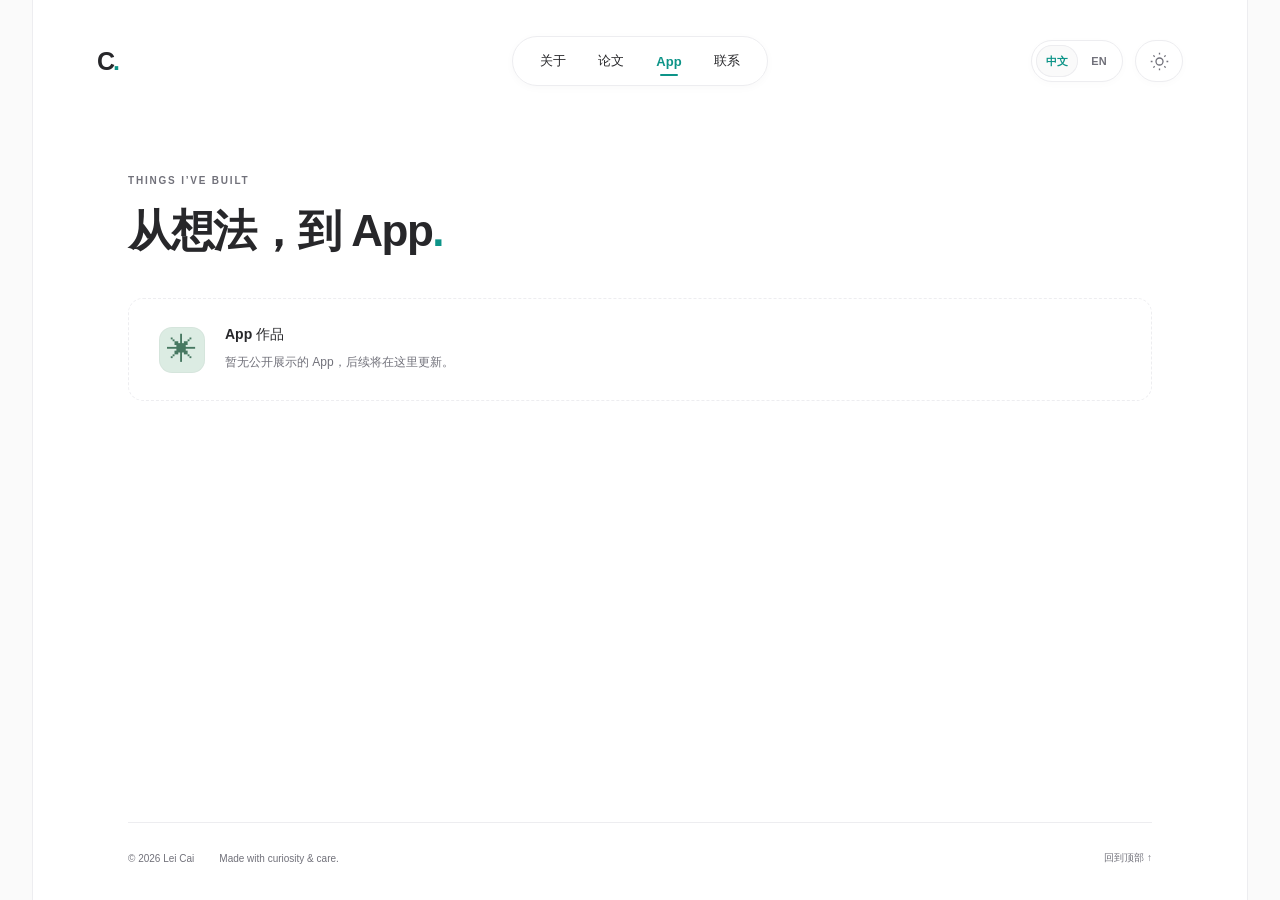
==== apps.html @ ac3db216 "Split portfolio into four independent pages" ====
<!doctype html>
<html lang="zh-CN">
<head>
  <meta charset="UTF-8">
  <meta name="viewport" content="width=device-width, initial-scale=1">
  <meta name="description" content="蔡磊（Lei Cai）的 App 作品与项目。">
  <meta name="color-scheme" content="light dark">
  <title>App 作品 · 蔡磊 / Lei Cai</title>
  <link rel="canonical" href="https://cl-coraje.github.io/apps.html">
  <meta property="og:title" content="App 作品 · 蔡磊 / Lei Cai">
  <meta property="og:description" content="蔡磊（Lei Cai）的 App 作品与项目。">
  <meta property="og:url" content="https://cl-coraje.github.io/apps.html">
  <meta property="og:type" content="website">
  <link rel="icon" href="data:image/svg+xml,%3Csvg xmlns='http://www.w3.org/2000/svg' viewBox='0 0 64 64'%3E%3Crect width='64' height='64' rx='18' fill='%2318181b'/%3E%3Cpath d='M20 44V20h12c16 0 16 24 0 24z' fill='none' stroke='%235eead4' stroke-width='4'/%3E%3C/svg%3E">
  <script>try { document.documentElement.dataset.theme = localStorage.getItem('portfolio-theme') || (matchMedia('(prefers-color-scheme: dark)').matches ? 'dark' : 'light'); } catch { document.documentElement.dataset.theme = 'light'; }</script>
  <link rel="stylesheet" href="./styles.css?v=20260923-pages1">
  <script src="./content.js?v=20260923-pages1" defer></script>
  <script src="./site.js?v=20260923-pages1" defer></script>
</head>
<body data-page="apps">
  <a class="skip-link" href="#main">跳至主要内容</a>
  <div class="site-shell">
    <header class="header">
      <a class="monogram" href="./" aria-label="返回首页">C<span>.</span></a>
      <nav aria-label="主导航">
        <a href="./" data-nav="about">关于</a><a href="./publications.html" data-nav="publications">论文</a><a href="./apps.html" data-nav="apps" aria-current="page">App</a><a href="./contact.html" data-nav="contact">联系</a>
      </nav>
      <div class="header-actions">
        <div class="language-switch" role="group" aria-label="Language / 语言">
          <button type="button" data-language="zh" lang="zh-CN" aria-pressed="true">中文</button>
          <button type="button" data-language="en" lang="en" aria-pressed="false">EN</button>
        </div>
      <button class="theme-toggle" type="button" aria-label="切换为深色主题" title="切换主题">
        <svg class="sun" viewBox="0 0 24 24" fill="none" stroke="currentColor" stroke-width="1.5" aria-hidden="true"><circle cx="12" cy="12" r="4"/><path d="M12 2v2m0 16v2M2 12h2m16 0h2M5 5l1.5 1.5m11 11L19 19M5 19l1.5-1.5m11-11L19 5"/></svg>
        <svg class="moon" viewBox="0 0 24 24" fill="none" stroke="currentColor" stroke-width="1.5" aria-hidden="true"><path d="M20 14.5A8.5 8.5 0 0 1 9.5 4 8.5 8.5 0 1 0 20 14.5Z"/></svg>
      </button>
      </div>
    </header>
    <main id="main">
      <section class="apps-section content-width page-section" id="apps" aria-labelledby="apps-heading"><div class="section-heading"><div><span class="eyebrow">THINGS I’VE BUILT</span><h1 id="apps-heading">从想法，到 App<span>.</span></h1></div></div><div class="apps-grid" id="app-list"></div></section>
    </main>
    <footer class="footer content-width"><span id="copyright">© 2026 Lei Cai</span><span>Made with curiosity & care.</span><a href="#">回到顶部 ↑</a></footer>
  </div>
</body>
</html>
---- styles.css ----
@charset "UTF-8";
:root{--outer:#fafafa;--surface:#fff;--text:#27272a;--muted:#71717a;--faint:#a1a1aa;--line:#ededf0;--soft:#fafafa;--accent:#0d9488;--shadow:0 2px 9px #18181b05;scroll-behavior:smooth;scroll-padding-top:32px;color-scheme:light}
:root[data-theme=dark]{--outer:#09090b;--surface:#18181b;--text:#f4f4f5;--muted:#a1a1aa;--faint:#8e8e98;--line:#2c2c31;--soft:#202024;--accent:#5eead4;--shadow:0 2px 9px #0002;color-scheme:dark}
*{box-sizing:border-box}body{margin:0;background:var(--outer);color:var(--text);font-family:Inter,-apple-system,BlinkMacSystemFont,"Segoe UI","PingFang SC","Microsoft YaHei",sans-serif;-webkit-font-smoothing:antialiased}a{color:inherit;text-decoration:none}button{font:inherit}button,a{-webkit-tap-highlight-color:transparent}a:focus-visible,button:focus-visible{outline:2px solid var(--accent);outline-offset:5px}::selection{background:#99f6e4;color:#134e4a}.site-shell{max-width:1216px;margin:auto;min-height:100vh;background:var(--surface);border-inline:1px solid var(--line);overflow:hidden}.content-width{max-width:1024px;margin-inline:auto}.header{height:122px;padding:0 64px;display:grid;grid-template-columns:1fr auto 1fr;align-items:center}.monogram{font-size:25px;font-weight:800;letter-spacing:-2px;width:40px}.monogram span{color:var(--accent)}nav{display:flex;align-items:center;border:1px solid var(--line);border-radius:40px;padding:5px 11px;box-shadow:0 2px 8px #18181b07}nav a{font-size:13px;font-weight:550;padding:10px 16px;white-space:nowrap}nav a:hover{color:var(--accent)}.theme-toggle{justify-self:end;display:grid;place-items:center;height:42px;width:48px;border-radius:28px;border:1px solid var(--line);background:var(--surface);color:var(--muted);box-shadow:var(--shadow);cursor:pointer}.theme-toggle svg{width:21px;height:21px}.moon{display:none}[data-theme=dark] .sun{display:none}[data-theme=dark] .moon{display:block}.intro{padding:45px 0 0}.identity{display:flex;align-items:center;gap:17px}.avatar{width:63px;height:63px;border-radius:50%;border:5px solid var(--surface);outline:1px solid var(--line);display:grid;place-items:center;background:#e5eee9;color:#56766b;font-family:Georgia,serif;font-size:22px;font-style:italic}.eyebrow{font-size:10px;letter-spacing:1.8px;font-weight:650;color:var(--muted)}.identity-name{margin-top:7px;font-size:14px;font-weight:650}.identity-name span{margin-left:6px;font-size:12px;color:var(--muted);font-weight:400}h1{font-size:48px;line-height:1.45;letter-spacing:-1.9px;font-weight:750;margin:28px 0 18px}.accent{color:var(--accent)}.intro-text{max-width:630px;color:var(--muted);font-size:15px;line-height:1.95;margin:0}.intro-bottom{display:flex;align-items:center;gap:35px;margin-top:24px}.text-link{font-size:13px;font-weight:650}.text-link span{padding-left:12px;color:var(--accent);font-size:18px}.preview-note{font-size:11px;color:var(--muted);display:flex;align-items:center;gap:7px}.preview-note i{height:5px;width:5px;background:#a1a1aa;border-radius:50%}.visual-strip{display:grid;grid-template-columns:repeat(4,1fr);gap:22px;width:calc(100% + 46px);margin:60px -23px 84px;padding:12px 0}.visual-card{height:268px;border-radius:15px;position:relative;overflow:hidden}.visual-card:nth-child(1){transform:rotate(-4deg)}.visual-card:nth-child(2){transform:rotate(3deg)}.visual-card:nth-child(3){transform:rotate(-3deg)}.visual-card:nth-child(4){transform:rotate(4deg)}.art-label{position:absolute;top:20px;left:22px;font-size:8px;font-weight:700;letter-spacing:1.5px;z-index:2}.paper-art{background:#e5e1d9;color:#777169}.paper-sheet{position:absolute;background:#fdfbf6;left:36px;top:48px;width:230px;height:255px;padding:25px;transform:rotate(-8deg);box-shadow:0 15px 20px #66574320}.paper-sheet small{font-size:6px;letter-spacing:2px;color:#999189}.paper-title{font-family:Georgia,serif;font-size:21px;line-height:1.2;color:#383d39;margin:10px 0 15px}.paper-lines{height:27px;background:repeating-linear-gradient(#c9c5bc 0 1px,transparent 1px 7px);opacity:.6}.paper-sheet svg{width:100%;height:80px;margin-top:9px;fill:none;stroke:#d1d1c7;stroke-width:1}.paper-sheet .curve{stroke:#4c7d69;stroke-width:2}.app-art{background:#c8d9ce;color:#516b5b}.phone{position:absolute;width:158px;height:288px;background:#202d2a;border-radius:27px;border:5px solid #35443e;top:32px;left:calc(50% - 74px);transform:rotate(8deg);box-shadow:18px 20px 24px #26473830;color:#edf6ec}.phone-notch{height:9px;width:42px;border-radius:9px;margin:8px auto;background:#111c17}.phone-content{padding:14px 13px}.phone-content>small{font-size:5px;letter-spacing:1.5px;color:#a0bbaa}.phone-content>strong{display:block;font-size:19px;line-height:1.1;font-weight:550;letter-spacing:-.6px;margin-top:7px}.phone-orbit{width:97px;height:97px;margin:12px auto;border-radius:50%;display:grid;place-items:center;border:1px solid #8ea89944;outline:1px solid #8ea89922;outline-offset:8px}.phone-orbit span{font-size:68px;font-weight:300;color:#c3dca1;line-height:1}.phone-bottom{display:flex;justify-content:space-between;align-items:center;border-top:1px solid #8ea89944;padding-top:11px;font-size:5px;letter-spacing:1px}.phone-bottom b{font-size:16px}.idea-art{background:#273d3c;color:#cee6d9}.orbital{height:180px;position:relative;display:grid;place-items:center;margin-top:4px}.orbital i{position:absolute;width:175px;height:86px;border:1px solid #a5cfc85c;border-radius:50%;transform:rotate(-35deg)}.orbital i:nth-child(2){transform:rotate(25deg)}.orbital i:nth-child(3){transform:rotate(85deg)}.orbital span{width:50px;height:50px;border-radius:50%;background:radial-gradient(circle at 30% 25%,#e9f3d7,#a2b9a3 40%,#345b50 85%);box-shadow:0 0 38px #cce3c722}.idea-caption{position:absolute;bottom:22px;left:26px;font-family:Georgia,serif;font-size:26px;line-height:1.15}.idea-caption span{color:#9abbb2;font-style:italic}.notes-art{background:#eee9e1;color:#665c4e}.notes-type{font-family:Georgia,serif;font-size:44px;letter-spacing:-1.5px;line-height:1.04;position:absolute;left:26px;top:65px;color:#554839}.notes-type em{font-weight:400;color:#9a7958}.notes-bottom{position:absolute;bottom:18px;left:26px;right:26px;font-size:6px;letter-spacing:1.5px;display:flex;justify-content:space-between;align-items:center}.notes-bottom span{font-size:23px}.main-grid{display:grid;grid-template-columns:minmax(0,1fr) 305px;gap:72px}.section-heading{display:flex;align-items:end;justify-content:space-between;gap:16px;margin-bottom:32px}.section-heading h2,.connect-section h2{font-size:26px;font-weight:650;letter-spacing:-.8px;margin:8px 0 0}h2 span{color:var(--accent)}.section-note{font-size:10px;color:var(--muted);white-space:nowrap;padding-bottom:3px}.paper{display:grid;grid-template-columns:44px minmax(0,1fr);gap:16px;border-top:1px solid var(--line);padding:25px 0}.paper-year{font-size:11px;color:var(--muted);border-left:2px solid var(--line);padding-left:9px;height:14px;margin-top:3px}.paper-venue{font-size:10px;color:var(--accent);font-weight:550;letter-spacing:.4px}.paper h3{font-size:16px;line-height:1.6;margin:8px 0 5px;font-weight:650}.paper-authors{font-size:11px;color:var(--muted);margin:0}.paper-description{font-size:12px;line-height:1.9;color:var(--muted);margin:12px 0}.paper-links{display:flex;flex-wrap:wrap;gap:19px;font-size:10px}.paper-links a{color:var(--accent)}.paper-links span span{margin-left:4px}.pending-link{color:var(--muted)}.sidebar{padding-top:2px;display:flex;flex-direction:column;gap:22px}.side-panel{border:1px solid var(--line);border-radius:15px;padding:25px}.panel-title{display:flex;gap:10px;align-items:center}.panel-title h2{font-size:13px;font-weight:600;margin:0}.small-icon{font-size:23px;line-height:1;color:var(--faint)}.side-panel p{font-size:12px;line-height:1.95;color:var(--muted);margin:15px 0 20px}.interests{display:flex;gap:6px;flex-wrap:wrap}.interests span{font-size:9px;border-radius:6px;background:var(--soft);border:1px solid var(--line);padding:6px 8px;color:var(--muted)}.subtle{font-size:10px;color:var(--faint)}.apps-section{padding-top:70px}.apps-grid{display:grid;grid-template-columns:repeat(3,minmax(0,1fr));gap:21px}.app-card{border:1px solid var(--line);border-radius:16px;padding:25px;transition:border-color .2s,transform .2s}.app-card:hover{border-color:var(--faint);transform:translateY(-3px)}.app-top{display:flex;align-items:center;justify-content:space-between}.app-top .eyebrow{font-size:8px;letter-spacing:1.3px}.app-icon{width:46px;height:46px;display:grid;place-items:center;border-radius:13px;font-size:30px;box-shadow:inset 0 0 0 1px #00000008}.mint{background:#dcece3;color:#477861}.lavender{background:#eae6f3;color:#766594}.peach{background:#f3e5d9;color:#a07450}.app-card h3{font-size:15px;font-weight:600;margin:20px 0 11px}.app-card p{font-size:12px;line-height:1.9;color:var(--muted);margin:0 0 23px}.app-bottom{display:flex;justify-content:space-between;gap:8px;border-top:1px solid var(--line);padding-top:16px;font-size:9px;color:var(--muted)}.app-bottom a{color:var(--accent)}.connect-section{display:grid;grid-template-columns:1fr 1fr;gap:72px;margin-top:88px;padding-top:45px;border-top:1px solid var(--line)}.connect-section p{font-size:12px;color:var(--muted);line-height:1.9;margin-top:17px}.social-list{display:grid;grid-template-columns:1fr 1fr;gap:22px 28px}.social{display:flex;align-items:center;gap:12px}.social-icon{height:35px;width:35px;flex-shrink:0;background:var(--soft);border:1px solid var(--line);border-radius:10px;display:grid;place-items:center;font-size:18px;color:var(--muted)}.social strong{display:block;font-size:11px;font-weight:550}.social small{display:block;font-size:9px;color:var(--muted);margin-top:5px}.social-arrow{margin-left:auto;color:var(--faint);font-size:13px}a.social:hover strong{color:var(--accent)}.footer{margin-top:80px;padding:28px 0 35px;border-top:1px solid var(--line);display:flex;align-items:center;gap:25px;color:var(--muted);font-size:10px}.footer a{margin-left:auto}.skip-link{position:fixed;left:20px;top:-80px;background:var(--surface);border:1px solid var(--accent);border-radius:8px;padding:12px;z-index:10}.skip-link:focus{top:15px}
@media(min-width:1440px){.header{height:130px}.intro{padding-top:54px}h1{font-size:51px}}
@media(max-width:1120px){.content-width{margin-inline:56px}.header{padding-inline:56px}.main-grid{gap:40px;grid-template-columns:minmax(0,1fr) 280px}.visual-card{height:250px}.connect-section{gap:35px}.social-list{gap:22px 16px}}
@media(max-width:820px){.content-width{margin-inline:32px}.header{padding-inline:32px;height:100px}.intro{padding-top:30px}h1{font-size:41px}.main-grid{grid-template-columns:1fr;gap:30px}.sidebar{display:grid;grid-template-columns:1fr 1fr}.visual-strip{width:1100px;margin-left:calc(50% - 550px);gap:18px;margin-top:43px;margin-bottom:60px}.visual-card{height:242px}.apps-grid{gap:12px}.app-card{padding:18px}.app-bottom{flex-wrap:wrap}.connect-section{grid-template-columns:1fr;gap:28px}.social-list{max-width:520px}.apps-section{padding-top:54px}}
@media(max-width:540px){.content-width{margin-inline:24px}.header{padding-inline:24px;height:89px;grid-template-columns:25px 1fr 36px;gap:9px}.monogram{font-size:21px;width:25px}nav{padding:3px 4px;justify-self:center}nav a{padding:10px 11px;font-size:11px}.theme-toggle{width:35px;height:35px}.theme-toggle svg{width:18px;height:18px}.intro{padding-top:28px}.identity{gap:13px}.avatar{height:54px;width:54px;font-size:19px}.identity-name{font-size:13px}.identity-name span{font-size:11px}.eyebrow{font-size:8px;letter-spacing:1.4px}h1{font-size:31px;letter-spacing:-1px;line-height:1.52;margin:25px 0 17px}.intro-text{font-size:13px;line-height:1.95}.intro-bottom{gap:18px;flex-wrap:wrap;margin-top:22px}.text-link{font-size:12px}.preview-note{font-size:9px}.visual-strip{width:880px;margin-left:calc(50% - 440px);gap:16px;margin-top:35px;margin-bottom:47px}.visual-card{height:218px}.paper-sheet{left:16px;top:45px}.art-label{font-size:6px;top:14px;left:16px}.phone{top:28px;transform:rotate(8deg) scale(.85);transform-origin:top center}.orbital{transform:scale(.8);height:155px}.idea-caption{font-size:24px;bottom:20px;left:20px}.notes-type{left:22px;top:45px;font-size:39px}.section-heading{margin-bottom:22px}.section-heading h2,.connect-section h2{font-size:23px}.section-note{font-size:9px}.paper{gap:12px;grid-template-columns:34px minmax(0,1fr);padding:23px 0}.paper h3{font-size:15px}.paper-description{font-size:12px}.paper-year{font-size:9px}.paper-links{font-size:10px;gap:18px}.sidebar{grid-template-columns:1fr}.side-panel{padding:23px}.apps-grid{grid-template-columns:1fr;gap:15px}.app-card{padding:23px}.app-card p{margin-bottom:20px}.app-bottom{font-size:10px}.app-top .eyebrow{font-size:9px}.apps-section{padding-top:45px}.connect-section{margin-top:50px;padding-top:35px}.social-list{gap:25px 18px}.social{gap:9px}.social strong{font-size:10px}.social small{font-size:8px}.social-icon{height:31px;width:31px}.footer{margin-top:48px;padding-top:24px;gap:14px;flex-wrap:wrap;font-size:9px}.footer span:nth-child(2){display:none}}
@media(prefers-reduced-motion:reduce){:root{scroll-behavior:auto}*{transition:none!important}}

/* Academic profile content */
.affiliation{display:flex;align-items:center;gap:8px;color:var(--muted);font-size:11px;line-height:1.8}
.affiliation i{width:5px;height:5px;border-radius:50%;background:var(--accent);flex-shrink:0}
.section-count{font-size:10px;color:var(--muted);white-space:nowrap;padding-bottom:3px}
.paper-authors strong{color:var(--text);font-weight:650}
.paper-role{display:inline-block;font-size:9px;padding:3px 7px;border:1px solid var(--line);border-radius:5px;color:var(--accent);margin-top:9px}
.paper-contribution{font-size:11px;line-height:1.85;color:var(--muted);padding-left:11px;border-left:2px solid var(--line);margin:12px 0 16px}
.paper-contribution strong{font-weight:550;color:var(--text)}
.paper h3{overflow-wrap:anywhere;line-height:1.55}
.paper-authors{line-height:1.8}
.paper-links a{font-size:11px}

.app-empty{grid-column:1/-1;border:1px dashed var(--line);border-radius:15px;padding:27px 30px;display:flex;align-items:center;gap:20px}
.app-empty .app-icon{flex-shrink:0}
.app-empty h3{font-size:14px;font-weight:550;margin:0 0 7px}
.app-empty p{font-size:12px;line-height:1.85;color:var(--muted);margin:0}

@media(max-width:540px){.header{gap:7px}nav a{padding-inline:10px}.intro-bottom{gap:15px}.affiliation{font-size:10px}.section-count{font-size:9px}.app-empty{padding:22px;align-items:flex-start;gap:14px}.app-empty .app-icon{height:38px;width:38px;font-size:25px}.app-empty p{font-size:11px}}
@media(max-width:360px){.header{padding-inline:18px;gap:5px}nav a{padding-inline:8px;font-size:10px}.affiliation{font-size:9px}}

/* Profile photo */
.avatar{flex-shrink:0;overflow:hidden}.avatar img{display:block;width:100%;height:100%;object-fit:cover;border-radius:50%}

/* Language controls stay in the upper-right corner. */
.header-actions{justify-self:end;display:flex;align-items:center;gap:12px}
.language-switch{display:flex;align-items:center;gap:2px;padding:4px;border:1px solid var(--line);border-radius:28px;background:var(--surface);box-shadow:var(--shadow)}
.language-switch button{border:0;border-radius:22px;background:transparent;color:var(--muted);min-width:38px;height:32px;padding:0 10px;font-size:11px;font-weight:600;cursor:pointer}
.language-switch button[aria-pressed=true]{background:var(--soft);color:var(--accent);box-shadow:inset 0 0 0 1px var(--line)}
.language-switch button:hover{color:var(--accent)}
html[lang=en] h1{line-height:1.25;letter-spacing:-1.7px}
html[lang=en] .intro-bottom{flex-wrap:wrap;gap:16px 28px}
@media(max-width:700px){.header{height:auto;min-height:132px;grid-template-columns:1fr auto;gap:18px;padding-top:22px;padding-bottom:15px}.header-actions{grid-column:2;grid-row:1;gap:9px}.header nav{grid-column:1/-1;grid-row:2;justify-self:center}.header .theme-toggle{width:35px;height:35px}.language-switch{padding:3px}.language-switch button{height:28px;min-width:34px;padding-inline:8px}.intro{padding-top:25px}html[lang=en] h1{font-size:clamp(29px,6.5vw,41px)}html[lang=en] .section-heading{align-items:start;flex-wrap:wrap;gap:10px}.header nav a{padding-inline:16px}}

/* Separate pages share navigation, language, and theme controls. */
.site-shell{display:flex;flex-direction:column}
#main{flex:1}
nav a[aria-current=page]{color:var(--accent);position:relative}
nav a[aria-current=page]::after{content:'';position:absolute;left:35%;right:35%;bottom:3px;height:2px;border-radius:2px;background:var(--accent)}
.about-research{display:grid;grid-template-columns:1fr 1fr;gap:24px}
.page-section{padding-top:48px;min-height:450px}
.page-section .section-heading{margin-bottom:40px}
.page-section h1{font-size:44px;line-height:1.25;margin:15px 0 0;letter-spacing:-1.5px}
.page-section h1 span{color:var(--accent)}
.publications-page .paper{padding-block:30px;grid-template-columns:65px minmax(0,1fr);gap:24px}
.publications-page .paper h3{font-size:20px;max-width:820px}
.publications-page .paper-description{font-size:14px}
.publications-page .paper-contribution{font-size:12px;max-width:800px}
.publications-page .paper-venue{font-size:12px}
.connect-section.page-section{margin-top:0;border-top:0;align-content:start;align-items:start;gap:60px}
.connect-section.page-section .social-list{padding-top:30px;grid-template-columns:1fr}
.connect-section.page-section .social{border:1px solid var(--line);border-radius:16px;padding:22px}
.connect-section.page-section .social strong{font-size:14px}
.connect-section.page-section .social small{font-size:12px}
@media(max-width:700px){.page-section{padding-top:30px;min-height:400px}.page-section h1{font-size:34px}.page-section .section-heading{gap:16px;align-items:start;flex-wrap:wrap;margin-bottom:30px}.publications-page .paper{grid-template-columns:38px minmax(0,1fr);gap:15px}.publications-page .paper h3{font-size:17px}.publications-page .paper-description{font-size:13px}.about-research{grid-template-columns:1fr}.connect-section.page-section{gap:18px}.connect-section.page-section .social-list{padding-top:8px}}
.footer{width:min(1024px,calc(100% - 128px));margin-inline:auto}
@media(max-width:1120px){.footer{width:calc(100% - 112px)}}
@media(max-width:820px){.footer{width:calc(100% - 64px)}}
@media(max-width:540px){.footer{width:calc(100% - 48px)}}
@media(max-width:360px){.header nav a{padding-inline:11px}}
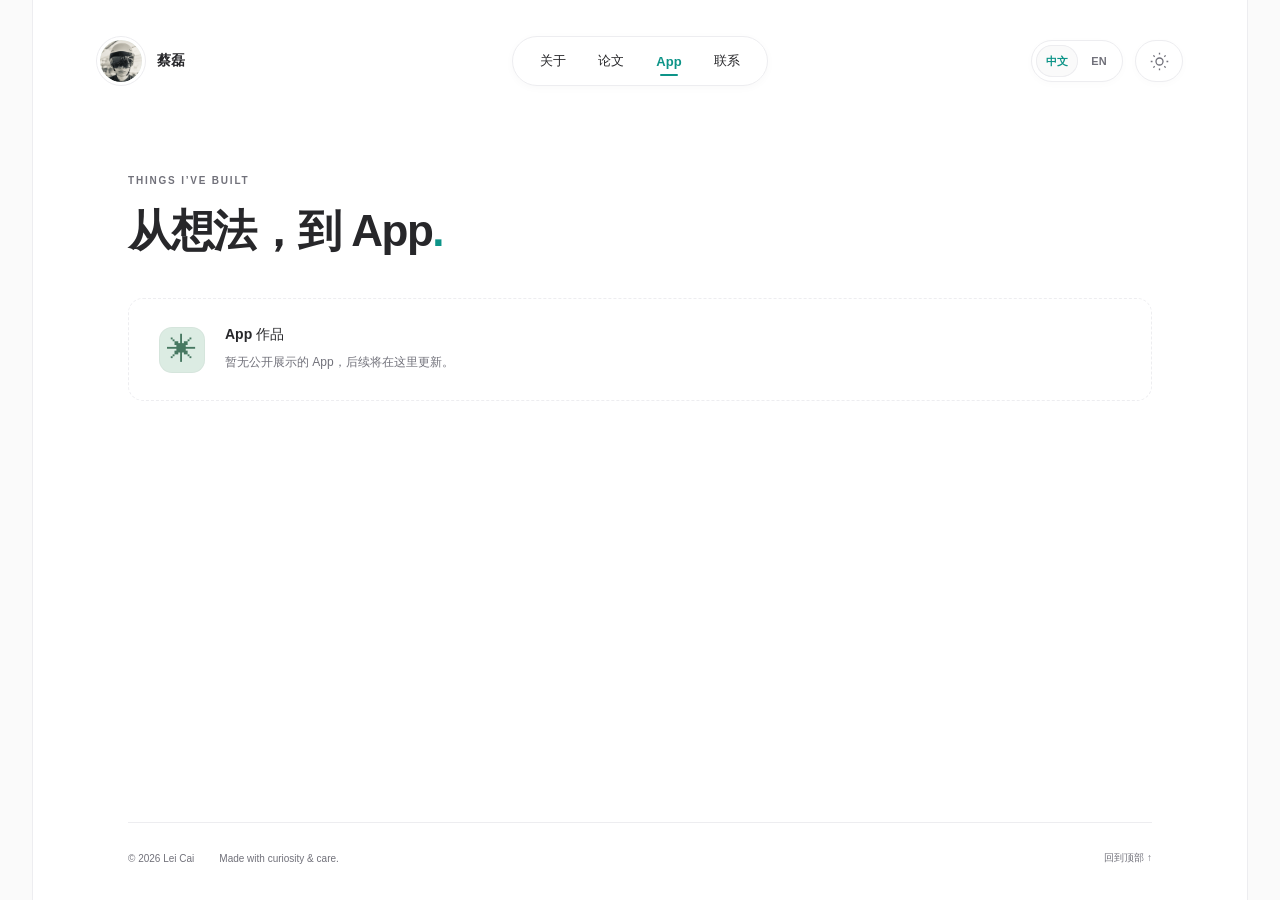
==== commit ae5d3e17: "Replace monogram with localized avatar home link" ====
--- a/apps.html
+++ b/apps.html
@@ -5,23 +5,23 @@
   <meta name="viewport" content="width=device-width, initial-scale=1">
   <meta name="description" content="蔡磊（Lei Cai）的 App 作品与项目。">
   <meta name="color-scheme" content="light dark">
-  <title>App 作品 · 蔡磊 / Lei Cai</title>
+  <title>App 作品 · 蔡磊</title>
   <link rel="canonical" href="https://cl-coraje.github.io/apps.html">
-  <meta property="og:title" content="App 作品 · 蔡磊 / Lei Cai">
+  <meta property="og:title" content="App 作品 · 蔡磊">
   <meta property="og:description" content="蔡磊（Lei Cai）的 App 作品与项目。">
   <meta property="og:url" content="https://cl-coraje.github.io/apps.html">
   <meta property="og:type" content="website">
   <link rel="icon" href="data:image/svg+xml,%3Csvg xmlns='http://www.w3.org/2000/svg' viewBox='0 0 64 64'%3E%3Crect width='64' height='64' rx='18' fill='%2318181b'/%3E%3Cpath d='M20 44V20h12c16 0 16 24 0 24z' fill='none' stroke='%235eead4' stroke-width='4'/%3E%3C/svg%3E">
   <script>try { document.documentElement.dataset.theme = localStorage.getItem('portfolio-theme') || (matchMedia('(prefers-color-scheme: dark)').matches ? 'dark' : 'light'); } catch { document.documentElement.dataset.theme = 'light'; }</script>
-  <link rel="stylesheet" href="./styles.css?v=20260923-pages1">
+  <link rel="stylesheet" href="./styles.21f34451aa.css">
   <script src="./content.js?v=20260923-pages1" defer></script>
-  <script src="./site.js?v=20260923-pages1" defer></script>
+  <script src="./site.0ea4194b69.js" defer></script>
 </head>
 <body data-page="apps">
   <a class="skip-link" href="#main">跳至主要内容</a>
   <div class="site-shell">
     <header class="header">
-      <a class="monogram" href="./" aria-label="返回首页">C<span>.</span></a>
+      <a class="profile-home" href="./" aria-label="蔡磊 · 返回首页"><span class="avatar"><img src="./avatar.jpg" alt="蔡磊的头像" width="512" height="512" fetchpriority="high"></span><span class="profile-name" id="profile-name">蔡磊</span></a>
       <nav aria-label="主导航">
         <a href="./" data-nav="about">关于</a><a href="./publications.html" data-nav="publications">论文</a><a href="./apps.html" data-nav="apps" aria-current="page">App</a><a href="./contact.html" data-nav="contact">联系</a>
       </nav>
--- a/styles.21f34451aa.css
+++ b/styles.21f34451aa.css
@@ -0,0 +1,76 @@
+@charset "UTF-8";
+:root{--outer:#fafafa;--surface:#fff;--text:#27272a;--muted:#71717a;--faint:#a1a1aa;--line:#ededf0;--soft:#fafafa;--accent:#0d9488;--shadow:0 2px 9px #18181b05;scroll-behavior:smooth;scroll-padding-top:32px;color-scheme:light}
+:root[data-theme=dark]{--outer:#09090b;--surface:#18181b;--text:#f4f4f5;--muted:#a1a1aa;--faint:#8e8e98;--line:#2c2c31;--soft:#202024;--accent:#5eead4;--shadow:0 2px 9px #0002;color-scheme:dark}
+*{box-sizing:border-box}body{margin:0;background:var(--outer);color:var(--text);font-family:Inter,-apple-system,BlinkMacSystemFont,"Segoe UI","PingFang SC","Microsoft YaHei",sans-serif;-webkit-font-smoothing:antialiased}a{color:inherit;text-decoration:none}button{font:inherit}button,a{-webkit-tap-highlight-color:transparent}a:focus-visible,button:focus-visible{outline:2px solid var(--accent);outline-offset:5px}::selection{background:#99f6e4;color:#134e4a}.site-shell{max-width:1216px;margin:auto;min-height:100vh;background:var(--surface);border-inline:1px solid var(--line);overflow:hidden}.content-width{max-width:1024px;margin-inline:auto}.header{height:122px;padding:0 64px;display:grid;grid-template-columns:1fr auto 1fr;align-items:center}.monogram{font-size:25px;font-weight:800;letter-spacing:-2px;width:40px}.monogram span{color:var(--accent)}nav{display:flex;align-items:center;border:1px solid var(--line);border-radius:40px;padding:5px 11px;box-shadow:0 2px 8px #18181b07}nav a{font-size:13px;font-weight:550;padding:10px 16px;white-space:nowrap}nav a:hover{color:var(--accent)}.theme-toggle{justify-self:end;display:grid;place-items:center;height:42px;width:48px;border-radius:28px;border:1px solid var(--line);background:var(--surface);color:var(--muted);box-shadow:var(--shadow);cursor:pointer}.theme-toggle svg{width:21px;height:21px}.moon{display:none}[data-theme=dark] .sun{display:none}[data-theme=dark] .moon{display:block}.intro{padding:45px 0 0}.identity{display:flex;align-items:center;gap:17px}.avatar{width:63px;height:63px;border-radius:50%;border:5px solid var(--surface);outline:1px solid var(--line);display:grid;place-items:center;background:#e5eee9;color:#56766b;font-family:Georgia,serif;font-size:22px;font-style:italic}.eyebrow{font-size:10px;letter-spacing:1.8px;font-weight:650;color:var(--muted)}.identity-name{margin-top:7px;font-size:14px;font-weight:650}.identity-name span{margin-left:6px;font-size:12px;color:var(--muted);font-weight:400}h1{font-size:48px;line-height:1.45;letter-spacing:-1.9px;font-weight:750;margin:28px 0 18px}.accent{color:var(--accent)}.intro-text{max-width:630px;color:var(--muted);font-size:15px;line-height:1.95;margin:0}.intro-bottom{display:flex;align-items:center;gap:35px;margin-top:24px}.text-link{font-size:13px;font-weight:650}.text-link span{padding-left:12px;color:var(--accent);font-size:18px}.preview-note{font-size:11px;color:var(--muted);display:flex;align-items:center;gap:7px}.preview-note i{height:5px;width:5px;background:#a1a1aa;border-radius:50%}.visual-strip{display:grid;grid-template-columns:repeat(4,1fr);gap:22px;width:calc(100% + 46px);margin:60px -23px 84px;padding:12px 0}.visual-card{height:268px;border-radius:15px;position:relative;overflow:hidden}.visual-card:nth-child(1){transform:rotate(-4deg)}.visual-card:nth-child(2){transform:rotate(3deg)}.visual-card:nth-child(3){transform:rotate(-3deg)}.visual-card:nth-child(4){transform:rotate(4deg)}.art-label{position:absolute;top:20px;left:22px;font-size:8px;font-weight:700;letter-spacing:1.5px;z-index:2}.paper-art{background:#e5e1d9;color:#777169}.paper-sheet{position:absolute;background:#fdfbf6;left:36px;top:48px;width:230px;height:255px;padding:25px;transform:rotate(-8deg);box-shadow:0 15px 20px #66574320}.paper-sheet small{font-size:6px;letter-spacing:2px;color:#999189}.paper-title{font-family:Georgia,serif;font-size:21px;line-height:1.2;color:#383d39;margin:10px 0 15px}.paper-lines{height:27px;background:repeating-linear-gradient(#c9c5bc 0 1px,transparent 1px 7px);opacity:.6}.paper-sheet svg{width:100%;height:80px;margin-top:9px;fill:none;stroke:#d1d1c7;stroke-width:1}.paper-sheet .curve{stroke:#4c7d69;stroke-width:2}.app-art{background:#c8d9ce;color:#516b5b}.phone{position:absolute;width:158px;height:288px;background:#202d2a;border-radius:27px;border:5px solid #35443e;top:32px;left:calc(50% - 74px);transform:rotate(8deg);box-shadow:18px 20px 24px #26473830;color:#edf6ec}.phone-notch{height:9px;width:42px;border-radius:9px;margin:8px auto;background:#111c17}.phone-content{padding:14px 13px}.phone-content>small{font-size:5px;letter-spacing:1.5px;color:#a0bbaa}.phone-content>strong{display:block;font-size:19px;line-height:1.1;font-weight:550;letter-spacing:-.6px;margin-top:7px}.phone-orbit{width:97px;height:97px;margin:12px auto;border-radius:50%;display:grid;place-items:center;border:1px solid #8ea89944;outline:1px solid #8ea89922;outline-offset:8px}.phone-orbit span{font-size:68px;font-weight:300;color:#c3dca1;line-height:1}.phone-bottom{display:flex;justify-content:space-between;align-items:center;border-top:1px solid #8ea89944;padding-top:11px;font-size:5px;letter-spacing:1px}.phone-bottom b{font-size:16px}.idea-art{background:#273d3c;color:#cee6d9}.orbital{height:180px;position:relative;display:grid;place-items:center;margin-top:4px}.orbital i{position:absolute;width:175px;height:86px;border:1px solid #a5cfc85c;border-radius:50%;transform:rotate(-35deg)}.orbital i:nth-child(2){transform:rotate(25deg)}.orbital i:nth-child(3){transform:rotate(85deg)}.orbital span{width:50px;height:50px;border-radius:50%;background:radial-gradient(circle at 30% 25%,#e9f3d7,#a2b9a3 40%,#345b50 85%);box-shadow:0 0 38px #cce3c722}.idea-caption{position:absolute;bottom:22px;left:26px;font-family:Georgia,serif;font-size:26px;line-height:1.15}.idea-caption span{color:#9abbb2;font-style:italic}.notes-art{background:#eee9e1;color:#665c4e}.notes-type{font-family:Georgia,serif;font-size:44px;letter-spacing:-1.5px;line-height:1.04;position:absolute;left:26px;top:65px;color:#554839}.notes-type em{font-weight:400;color:#9a7958}.notes-bottom{position:absolute;bottom:18px;left:26px;right:26px;font-size:6px;letter-spacing:1.5px;display:flex;justify-content:space-between;align-items:center}.notes-bottom span{font-size:23px}.main-grid{display:grid;grid-template-columns:minmax(0,1fr) 305px;gap:72px}.section-heading{display:flex;align-items:end;justify-content:space-between;gap:16px;margin-bottom:32px}.section-heading h2,.connect-section h2{font-size:26px;font-weight:650;letter-spacing:-.8px;margin:8px 0 0}h2 span{color:var(--accent)}.section-note{font-size:10px;color:var(--muted);white-space:nowrap;padding-bottom:3px}.paper{display:grid;grid-template-columns:44px minmax(0,1fr);gap:16px;border-top:1px solid var(--line);padding:25px 0}.paper-year{font-size:11px;color:var(--muted);border-left:2px solid var(--line);padding-left:9px;height:14px;margin-top:3px}.paper-venue{font-size:10px;color:var(--accent);font-weight:550;letter-spacing:.4px}.paper h3{font-size:16px;line-height:1.6;margin:8px 0 5px;font-weight:650}.paper-authors{font-size:11px;color:var(--muted);margin:0}.paper-description{font-size:12px;line-height:1.9;color:var(--muted);margin:12px 0}.paper-links{display:flex;flex-wrap:wrap;gap:19px;font-size:10px}.paper-links a{color:var(--accent)}.paper-links span span{margin-left:4px}.pending-link{color:var(--muted)}.sidebar{padding-top:2px;display:flex;flex-direction:column;gap:22px}.side-panel{border:1px solid var(--line);border-radius:15px;padding:25px}.panel-title{display:flex;gap:10px;align-items:center}.panel-title h2{font-size:13px;font-weight:600;margin:0}.small-icon{font-size:23px;line-height:1;color:var(--faint)}.side-panel p{font-size:12px;line-height:1.95;color:var(--muted);margin:15px 0 20px}.interests{display:flex;gap:6px;flex-wrap:wrap}.interests span{font-size:9px;border-radius:6px;background:var(--soft);border:1px solid var(--line);padding:6px 8px;color:var(--muted)}.subtle{font-size:10px;color:var(--faint)}.apps-section{padding-top:70px}.apps-grid{display:grid;grid-template-columns:repeat(3,minmax(0,1fr));gap:21px}.app-card{border:1px solid var(--line);border-radius:16px;padding:25px;transition:border-color .2s,transform .2s}.app-card:hover{border-color:var(--faint);transform:translateY(-3px)}.app-top{display:flex;align-items:center;justify-content:space-between}.app-top .eyebrow{font-size:8px;letter-spacing:1.3px}.app-icon{width:46px;height:46px;display:grid;place-items:center;border-radius:13px;font-size:30px;box-shadow:inset 0 0 0 1px #00000008}.mint{background:#dcece3;color:#477861}.lavender{background:#eae6f3;color:#766594}.peach{background:#f3e5d9;color:#a07450}.app-card h3{font-size:15px;font-weight:600;margin:20px 0 11px}.app-card p{font-size:12px;line-height:1.9;color:var(--muted);margin:0 0 23px}.app-bottom{display:flex;justify-content:space-between;gap:8px;border-top:1px solid var(--line);padding-top:16px;font-size:9px;color:var(--muted)}.app-bottom a{color:var(--accent)}.connect-section{display:grid;grid-template-columns:1fr 1fr;gap:72px;margin-top:88px;padding-top:45px;border-top:1px solid var(--line)}.connect-section p{font-size:12px;color:var(--muted);line-height:1.9;margin-top:17px}.social-list{display:grid;grid-template-columns:1fr 1fr;gap:22px 28px}.social{display:flex;align-items:center;gap:12px}.social-icon{height:35px;width:35px;flex-shrink:0;background:var(--soft);border:1px solid var(--line);border-radius:10px;display:grid;place-items:center;font-size:18px;color:var(--muted)}.social strong{display:block;font-size:11px;font-weight:550}.social small{display:block;font-size:9px;color:var(--muted);margin-top:5px}.social-arrow{margin-left:auto;color:var(--faint);font-size:13px}a.social:hover strong{color:var(--accent)}.footer{margin-top:80px;padding:28px 0 35px;border-top:1px solid var(--line);display:flex;align-items:center;gap:25px;color:var(--muted);font-size:10px}.footer a{margin-left:auto}.skip-link{position:fixed;left:20px;top:-80px;background:var(--surface);border:1px solid var(--accent);border-radius:8px;padding:12px;z-index:10}.skip-link:focus{top:15px}
+@media(min-width:1440px){.header{height:130px}.intro{padding-top:54px}h1{font-size:51px}}
+@media(max-width:1120px){.content-width{margin-inline:56px}.header{padding-inline:56px}.main-grid{gap:40px;grid-template-columns:minmax(0,1fr) 280px}.visual-card{height:250px}.connect-section{gap:35px}.social-list{gap:22px 16px}}
+@media(max-width:820px){.content-width{margin-inline:32px}.header{padding-inline:32px;height:100px}.intro{padding-top:30px}h1{font-size:41px}.main-grid{grid-template-columns:1fr;gap:30px}.sidebar{display:grid;grid-template-columns:1fr 1fr}.visual-strip{width:1100px;margin-left:calc(50% - 550px);gap:18px;margin-top:43px;margin-bottom:60px}.visual-card{height:242px}.apps-grid{gap:12px}.app-card{padding:18px}.app-bottom{flex-wrap:wrap}.connect-section{grid-template-columns:1fr;gap:28px}.social-list{max-width:520px}.apps-section{padding-top:54px}}
+@media(max-width:540px){.content-width{margin-inline:24px}.header{padding-inline:24px;height:89px;grid-template-columns:25px 1fr 36px;gap:9px}.monogram{font-size:21px;width:25px}nav{padding:3px 4px;justify-self:center}nav a{padding:10px 11px;font-size:11px}.theme-toggle{width:35px;height:35px}.theme-toggle svg{width:18px;height:18px}.intro{padding-top:28px}.identity{gap:13px}.avatar{height:54px;width:54px;font-size:19px}.identity-name{font-size:13px}.identity-name span{font-size:11px}.eyebrow{font-size:8px;letter-spacing:1.4px}h1{font-size:31px;letter-spacing:-1px;line-height:1.52;margin:25px 0 17px}.intro-text{font-size:13px;line-height:1.95}.intro-bottom{gap:18px;flex-wrap:wrap;margin-top:22px}.text-link{font-size:12px}.preview-note{font-size:9px}.visual-strip{width:880px;margin-left:calc(50% - 440px);gap:16px;margin-top:35px;margin-bottom:47px}.visual-card{height:218px}.paper-sheet{left:16px;top:45px}.art-label{font-size:6px;top:14px;left:16px}.phone{top:28px;transform:rotate(8deg) scale(.85);transform-origin:top center}.orbital{transform:scale(.8);height:155px}.idea-caption{font-size:24px;bottom:20px;left:20px}.notes-type{left:22px;top:45px;font-size:39px}.section-heading{margin-bottom:22px}.section-heading h2,.connect-section h2{font-size:23px}.section-note{font-size:9px}.paper{gap:12px;grid-template-columns:34px minmax(0,1fr);padding:23px 0}.paper h3{font-size:15px}.paper-description{font-size:12px}.paper-year{font-size:9px}.paper-links{font-size:10px;gap:18px}.sidebar{grid-template-columns:1fr}.side-panel{padding:23px}.apps-grid{grid-template-columns:1fr;gap:15px}.app-card{padding:23px}.app-card p{margin-bottom:20px}.app-bottom{font-size:10px}.app-top .eyebrow{font-size:9px}.apps-section{padding-top:45px}.connect-section{margin-top:50px;padding-top:35px}.social-list{gap:25px 18px}.social{gap:9px}.social strong{font-size:10px}.social small{font-size:8px}.social-icon{height:31px;width:31px}.footer{margin-top:48px;padding-top:24px;gap:14px;flex-wrap:wrap;font-size:9px}.footer span:nth-child(2){display:none}}
+@media(prefers-reduced-motion:reduce){:root{scroll-behavior:auto}*{transition:none!important}}
+
+/* Academic profile content */
+.affiliation{display:flex;align-items:center;gap:8px;color:var(--muted);font-size:11px;line-height:1.8}
+.affiliation i{width:5px;height:5px;border-radius:50%;background:var(--accent);flex-shrink:0}
+.section-count{font-size:10px;color:var(--muted);white-space:nowrap;padding-bottom:3px}
+.paper-authors strong{color:var(--text);font-weight:650}
+.paper-role{display:inline-block;font-size:9px;padding:3px 7px;border:1px solid var(--line);border-radius:5px;color:var(--accent);margin-top:9px}
+.paper-contribution{font-size:11px;line-height:1.85;color:var(--muted);padding-left:11px;border-left:2px solid var(--line);margin:12px 0 16px}
+.paper-contribution strong{font-weight:550;color:var(--text)}
+.paper h3{overflow-wrap:anywhere;line-height:1.55}
+.paper-authors{line-height:1.8}
+.paper-links a{font-size:11px}
+
+.app-empty{grid-column:1/-1;border:1px dashed var(--line);border-radius:15px;padding:27px 30px;display:flex;align-items:center;gap:20px}
+.app-empty .app-icon{flex-shrink:0}
+.app-empty h3{font-size:14px;font-weight:550;margin:0 0 7px}
+.app-empty p{font-size:12px;line-height:1.85;color:var(--muted);margin:0}
+
+@media(max-width:540px){.header{gap:7px}nav a{padding-inline:10px}.intro-bottom{gap:15px}.affiliation{font-size:10px}.section-count{font-size:9px}.app-empty{padding:22px;align-items:flex-start;gap:14px}.app-empty .app-icon{height:38px;width:38px;font-size:25px}.app-empty p{font-size:11px}}
+@media(max-width:360px){.header{padding-inline:18px;gap:5px}nav a{padding-inline:8px;font-size:10px}.affiliation{font-size:9px}}
+
+/* Profile photo */
+.avatar{flex-shrink:0;overflow:hidden}.avatar img{display:block;width:100%;height:100%;object-fit:cover;border-radius:50%}
+
+/* Language controls stay in the upper-right corner. */
+.header-actions{justify-self:end;display:flex;align-items:center;gap:12px}
+.language-switch{display:flex;align-items:center;gap:2px;padding:4px;border:1px solid var(--line);border-radius:28px;background:var(--surface);box-shadow:var(--shadow)}
+.language-switch button{border:0;border-radius:22px;background:transparent;color:var(--muted);min-width:38px;height:32px;padding:0 10px;font-size:11px;font-weight:600;cursor:pointer}
+.language-switch button[aria-pressed=true]{background:var(--soft);color:var(--accent);box-shadow:inset 0 0 0 1px var(--line)}
+.language-switch button:hover{color:var(--accent)}
+html[lang=en] h1{line-height:1.25;letter-spacing:-1.7px}
+html[lang=en] .intro-bottom{flex-wrap:wrap;gap:16px 28px}
+@media(max-width:700px){.header{height:auto;min-height:132px;grid-template-columns:1fr auto;gap:18px;padding-top:22px;padding-bottom:15px}.header-actions{grid-column:2;grid-row:1;gap:9px}.header nav{grid-column:1/-1;grid-row:2;justify-self:center}.header .theme-toggle{width:35px;height:35px}.language-switch{padding:3px}.language-switch button{height:28px;min-width:34px;padding-inline:8px}.intro{padding-top:25px}html[lang=en] h1{font-size:clamp(29px,6.5vw,41px)}html[lang=en] .section-heading{align-items:start;flex-wrap:wrap;gap:10px}.header nav a{padding-inline:16px}}
+
+/* Separate pages share navigation, language, and theme controls. */
+.site-shell{display:flex;flex-direction:column}
+#main{flex:1}
+nav a[aria-current=page]{color:var(--accent);position:relative}
+nav a[aria-current=page]::after{content:'';position:absolute;left:35%;right:35%;bottom:3px;height:2px;border-radius:2px;background:var(--accent)}
+.about-research{display:grid;grid-template-columns:1fr 1fr;gap:24px}
+.page-section{padding-top:48px;min-height:450px}
+.page-section .section-heading{margin-bottom:40px}
+.page-section h1{font-size:44px;line-height:1.25;margin:15px 0 0;letter-spacing:-1.5px}
+.page-section h1 span{color:var(--accent)}
+.publications-page .paper{padding-block:30px;grid-template-columns:65px minmax(0,1fr);gap:24px}
+.publications-page .paper h3{font-size:20px;max-width:820px}
+.publications-page .paper-description{font-size:14px}
+.publications-page .paper-contribution{font-size:12px;max-width:800px}
+.publications-page .paper-venue{font-size:12px}
+.connect-section.page-section{margin-top:0;border-top:0;align-content:start;align-items:start;gap:60px}
+.connect-section.page-section .social-list{padding-top:30px;grid-template-columns:1fr}
+.connect-section.page-section .social{border:1px solid var(--line);border-radius:16px;padding:22px}
+.connect-section.page-section .social strong{font-size:14px}
+.connect-section.page-section .social small{font-size:12px}
+@media(max-width:700px){.page-section{padding-top:30px;min-height:400px}.page-section h1{font-size:34px}.page-section .section-heading{gap:16px;align-items:start;flex-wrap:wrap;margin-bottom:30px}.publications-page .paper{grid-template-columns:38px minmax(0,1fr);gap:15px}.publications-page .paper h3{font-size:17px}.publications-page .paper-description{font-size:13px}.about-research{grid-template-columns:1fr}.connect-section.page-section{gap:18px}.connect-section.page-section .social-list{padding-top:8px}}
+.footer{width:min(1024px,calc(100% - 128px));margin-inline:auto}
+@media(max-width:1120px){.footer{width:calc(100% - 112px)}}
+@media(max-width:820px){.footer{width:calc(100% - 64px)}}
+@media(max-width:540px){.footer{width:calc(100% - 48px)}}
+@media(max-width:360px){.header nav a{padding-inline:11px}}
+
+/* Shared avatar-and-name home link, without a subtitle. */
+.profile-home{display:inline-flex;align-items:center;justify-self:start;gap:12px;min-width:0;border-radius:32px}
+.profile-home .avatar{width:48px;height:48px;border-width:3px}
+.profile-home .profile-name{font-size:14px;font-weight:650;line-height:1.4;white-space:nowrap}
+.profile-home:hover .profile-name{color:var(--accent)}
+@media(max-width:700px){.profile-home{gap:10px}.profile-home .avatar{width:42px;height:42px}.profile-home .profile-name{font-size:13px}}
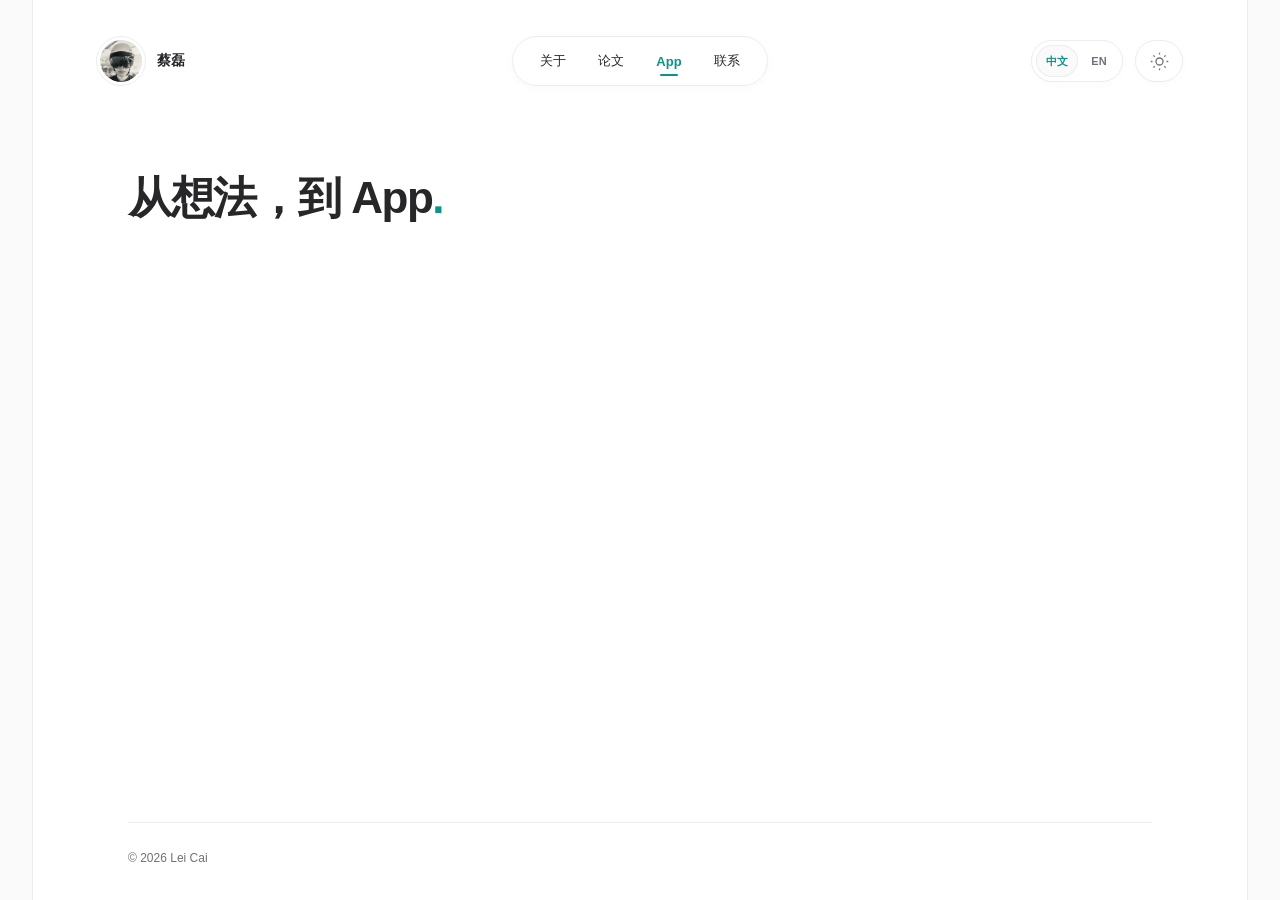
==== commit 29b51622: "Remove secondary captions and explanatory copy" ====
--- a/apps.html
+++ b/apps.html
@@ -13,9 +13,9 @@
   <meta property="og:type" content="website">
   <link rel="icon" href="data:image/svg+xml,%3Csvg xmlns='http://www.w3.org/2000/svg' viewBox='0 0 64 64'%3E%3Crect width='64' height='64' rx='18' fill='%2318181b'/%3E%3Cpath d='M20 44V20h12c16 0 16 24 0 24z' fill='none' stroke='%235eead4' stroke-width='4'/%3E%3C/svg%3E">
   <script>try { document.documentElement.dataset.theme = localStorage.getItem('portfolio-theme') || (matchMedia('(prefers-color-scheme: dark)').matches ? 'dark' : 'light'); } catch { document.documentElement.dataset.theme = 'light'; }</script>
-  <link rel="stylesheet" href="./styles.21f34451aa.css">
+  <link rel="stylesheet" href="./styles.549a5e575c.css">
   <script src="./content.js?v=20260923-pages1" defer></script>
-  <script src="./site.0ea4194b69.js" defer></script>
+  <script src="./site.e423a2a261.js" defer></script>
 </head>
 <body data-page="apps">
   <a class="skip-link" href="#main">跳至主要内容</a>
@@ -37,9 +37,9 @@
       </div>
     </header>
     <main id="main">
-      <section class="apps-section content-width page-section" id="apps" aria-labelledby="apps-heading"><div class="section-heading"><div><span class="eyebrow">THINGS I’VE BUILT</span><h1 id="apps-heading">从想法，到 App<span>.</span></h1></div></div><div class="apps-grid" id="app-list"></div></section>
+      <section class="apps-section content-width page-section" id="apps" aria-labelledby="apps-heading"><div class="section-heading"><div><h1 id="apps-heading">从想法，到 App<span>.</span></h1></div></div><div class="apps-grid" id="app-list"></div></section>
     </main>
-    <footer class="footer content-width"><span id="copyright">© 2026 Lei Cai</span><span>Made with curiosity & care.</span><a href="#">回到顶部 ↑</a></footer>
+    <footer class="footer content-width"><span id="copyright">© 2026 Lei Cai</span></footer>
   </div>
 </body>
 </html>
--- a/styles.549a5e575c.css
+++ b/styles.549a5e575c.css
@@ -0,0 +1,88 @@
+@charset "UTF-8";
+:root{--outer:#fafafa;--surface:#fff;--text:#27272a;--muted:#71717a;--faint:#a1a1aa;--line:#ededf0;--soft:#fafafa;--accent:#0d9488;--shadow:0 2px 9px #18181b05;scroll-behavior:smooth;scroll-padding-top:32px;color-scheme:light}
+:root[data-theme=dark]{--outer:#09090b;--surface:#18181b;--text:#f4f4f5;--muted:#a1a1aa;--faint:#8e8e98;--line:#2c2c31;--soft:#202024;--accent:#5eead4;--shadow:0 2px 9px #0002;color-scheme:dark}
+*{box-sizing:border-box}body{margin:0;background:var(--outer);color:var(--text);font-family:Inter,-apple-system,BlinkMacSystemFont,"Segoe UI","PingFang SC","Microsoft YaHei",sans-serif;-webkit-font-smoothing:antialiased}a{color:inherit;text-decoration:none}button{font:inherit}button,a{-webkit-tap-highlight-color:transparent}a:focus-visible,button:focus-visible{outline:2px solid var(--accent);outline-offset:5px}::selection{background:#99f6e4;color:#134e4a}.site-shell{max-width:1216px;margin:auto;min-height:100vh;background:var(--surface);border-inline:1px solid var(--line);overflow:hidden}.content-width{max-width:1024px;margin-inline:auto}.header{height:122px;padding:0 64px;display:grid;grid-template-columns:1fr auto 1fr;align-items:center}.monogram{font-size:25px;font-weight:800;letter-spacing:-2px;width:40px}.monogram span{color:var(--accent)}nav{display:flex;align-items:center;border:1px solid var(--line);border-radius:40px;padding:5px 11px;box-shadow:0 2px 8px #18181b07}nav a{font-size:13px;font-weight:550;padding:10px 16px;white-space:nowrap}nav a:hover{color:var(--accent)}.theme-toggle{justify-self:end;display:grid;place-items:center;height:42px;width:48px;border-radius:28px;border:1px solid var(--line);background:var(--surface);color:var(--muted);box-shadow:var(--shadow);cursor:pointer}.theme-toggle svg{width:21px;height:21px}.moon{display:none}[data-theme=dark] .sun{display:none}[data-theme=dark] .moon{display:block}.intro{padding:45px 0 0}.identity{display:flex;align-items:center;gap:17px}.avatar{width:63px;height:63px;border-radius:50%;border:5px solid var(--surface);outline:1px solid var(--line);display:grid;place-items:center;background:#e5eee9;color:#56766b;font-family:Georgia,serif;font-size:22px;font-style:italic}.eyebrow{font-size:10px;letter-spacing:1.8px;font-weight:650;color:var(--muted)}.identity-name{margin-top:7px;font-size:14px;font-weight:650}.identity-name span{margin-left:6px;font-size:12px;color:var(--muted);font-weight:400}h1{font-size:48px;line-height:1.45;letter-spacing:-1.9px;font-weight:750;margin:28px 0 18px}.accent{color:var(--accent)}.intro-text{max-width:630px;color:var(--muted);font-size:15px;line-height:1.95;margin:0}.intro-bottom{display:flex;align-items:center;gap:35px;margin-top:24px}.text-link{font-size:13px;font-weight:650}.text-link span{padding-left:12px;color:var(--accent);font-size:18px}.preview-note{font-size:11px;color:var(--muted);display:flex;align-items:center;gap:7px}.preview-note i{height:5px;width:5px;background:#a1a1aa;border-radius:50%}.visual-strip{display:grid;grid-template-columns:repeat(4,1fr);gap:22px;width:calc(100% + 46px);margin:60px -23px 84px;padding:12px 0}.visual-card{height:268px;border-radius:15px;position:relative;overflow:hidden}.visual-card:nth-child(1){transform:rotate(-4deg)}.visual-card:nth-child(2){transform:rotate(3deg)}.visual-card:nth-child(3){transform:rotate(-3deg)}.visual-card:nth-child(4){transform:rotate(4deg)}.art-label{position:absolute;top:20px;left:22px;font-size:8px;font-weight:700;letter-spacing:1.5px;z-index:2}.paper-art{background:#e5e1d9;color:#777169}.paper-sheet{position:absolute;background:#fdfbf6;left:36px;top:48px;width:230px;height:255px;padding:25px;transform:rotate(-8deg);box-shadow:0 15px 20px #66574320}.paper-sheet small{font-size:6px;letter-spacing:2px;color:#999189}.paper-title{font-family:Georgia,serif;font-size:21px;line-height:1.2;color:#383d39;margin:10px 0 15px}.paper-lines{height:27px;background:repeating-linear-gradient(#c9c5bc 0 1px,transparent 1px 7px);opacity:.6}.paper-sheet svg{width:100%;height:80px;margin-top:9px;fill:none;stroke:#d1d1c7;stroke-width:1}.paper-sheet .curve{stroke:#4c7d69;stroke-width:2}.app-art{background:#c8d9ce;color:#516b5b}.phone{position:absolute;width:158px;height:288px;background:#202d2a;border-radius:27px;border:5px solid #35443e;top:32px;left:calc(50% - 74px);transform:rotate(8deg);box-shadow:18px 20px 24px #26473830;color:#edf6ec}.phone-notch{height:9px;width:42px;border-radius:9px;margin:8px auto;background:#111c17}.phone-content{padding:14px 13px}.phone-content>small{font-size:5px;letter-spacing:1.5px;color:#a0bbaa}.phone-content>strong{display:block;font-size:19px;line-height:1.1;font-weight:550;letter-spacing:-.6px;margin-top:7px}.phone-orbit{width:97px;height:97px;margin:12px auto;border-radius:50%;display:grid;place-items:center;border:1px solid #8ea89944;outline:1px solid #8ea89922;outline-offset:8px}.phone-orbit span{font-size:68px;font-weight:300;color:#c3dca1;line-height:1}.phone-bottom{display:flex;justify-content:space-between;align-items:center;border-top:1px solid #8ea89944;padding-top:11px;font-size:5px;letter-spacing:1px}.phone-bottom b{font-size:16px}.idea-art{background:#273d3c;color:#cee6d9}.orbital{height:180px;position:relative;display:grid;place-items:center;margin-top:4px}.orbital i{position:absolute;width:175px;height:86px;border:1px solid #a5cfc85c;border-radius:50%;transform:rotate(-35deg)}.orbital i:nth-child(2){transform:rotate(25deg)}.orbital i:nth-child(3){transform:rotate(85deg)}.orbital span{width:50px;height:50px;border-radius:50%;background:radial-gradient(circle at 30% 25%,#e9f3d7,#a2b9a3 40%,#345b50 85%);box-shadow:0 0 38px #cce3c722}.idea-caption{position:absolute;bottom:22px;left:26px;font-family:Georgia,serif;font-size:26px;line-height:1.15}.idea-caption span{color:#9abbb2;font-style:italic}.notes-art{background:#eee9e1;color:#665c4e}.notes-type{font-family:Georgia,serif;font-size:44px;letter-spacing:-1.5px;line-height:1.04;position:absolute;left:26px;top:65px;color:#554839}.notes-type em{font-weight:400;color:#9a7958}.notes-bottom{position:absolute;bottom:18px;left:26px;right:26px;font-size:6px;letter-spacing:1.5px;display:flex;justify-content:space-between;align-items:center}.notes-bottom span{font-size:23px}.main-grid{display:grid;grid-template-columns:minmax(0,1fr) 305px;gap:72px}.section-heading{display:flex;align-items:end;justify-content:space-between;gap:16px;margin-bottom:32px}.section-heading h2,.connect-section h2{font-size:26px;font-weight:650;letter-spacing:-.8px;margin:8px 0 0}h2 span{color:var(--accent)}.section-note{font-size:10px;color:var(--muted);white-space:nowrap;padding-bottom:3px}.paper{display:grid;grid-template-columns:44px minmax(0,1fr);gap:16px;border-top:1px solid var(--line);padding:25px 0}.paper-year{font-size:11px;color:var(--muted);border-left:2px solid var(--line);padding-left:9px;height:14px;margin-top:3px}.paper-venue{font-size:10px;color:var(--accent);font-weight:550;letter-spacing:.4px}.paper h3{font-size:16px;line-height:1.6;margin:8px 0 5px;font-weight:650}.paper-authors{font-size:11px;color:var(--muted);margin:0}.paper-description{font-size:12px;line-height:1.9;color:var(--muted);margin:12px 0}.paper-links{display:flex;flex-wrap:wrap;gap:19px;font-size:10px}.paper-links a{color:var(--accent)}.paper-links span span{margin-left:4px}.pending-link{color:var(--muted)}.sidebar{padding-top:2px;display:flex;flex-direction:column;gap:22px}.side-panel{border:1px solid var(--line);border-radius:15px;padding:25px}.panel-title{display:flex;gap:10px;align-items:center}.panel-title h2{font-size:13px;font-weight:600;margin:0}.small-icon{font-size:23px;line-height:1;color:var(--faint)}.side-panel p{font-size:12px;line-height:1.95;color:var(--muted);margin:15px 0 20px}.interests{display:flex;gap:6px;flex-wrap:wrap}.interests span{font-size:9px;border-radius:6px;background:var(--soft);border:1px solid var(--line);padding:6px 8px;color:var(--muted)}.subtle{font-size:10px;color:var(--faint)}.apps-section{padding-top:70px}.apps-grid{display:grid;grid-template-columns:repeat(3,minmax(0,1fr));gap:21px}.app-card{border:1px solid var(--line);border-radius:16px;padding:25px;transition:border-color .2s,transform .2s}.app-card:hover{border-color:var(--faint);transform:translateY(-3px)}.app-top{display:flex;align-items:center;justify-content:space-between}.app-top .eyebrow{font-size:8px;letter-spacing:1.3px}.app-icon{width:46px;height:46px;display:grid;place-items:center;border-radius:13px;font-size:30px;box-shadow:inset 0 0 0 1px #00000008}.mint{background:#dcece3;color:#477861}.lavender{background:#eae6f3;color:#766594}.peach{background:#f3e5d9;color:#a07450}.app-card h3{font-size:15px;font-weight:600;margin:20px 0 11px}.app-card p{font-size:12px;line-height:1.9;color:var(--muted);margin:0 0 23px}.app-bottom{display:flex;justify-content:space-between;gap:8px;border-top:1px solid var(--line);padding-top:16px;font-size:9px;color:var(--muted)}.app-bottom a{color:var(--accent)}.connect-section{display:grid;grid-template-columns:1fr 1fr;gap:72px;margin-top:88px;padding-top:45px;border-top:1px solid var(--line)}.connect-section p{font-size:12px;color:var(--muted);line-height:1.9;margin-top:17px}.social-list{display:grid;grid-template-columns:1fr 1fr;gap:22px 28px}.social{display:flex;align-items:center;gap:12px}.social-icon{height:35px;width:35px;flex-shrink:0;background:var(--soft);border:1px solid var(--line);border-radius:10px;display:grid;place-items:center;font-size:18px;color:var(--muted)}.social strong{display:block;font-size:11px;font-weight:550}.social small{display:block;font-size:9px;color:var(--muted);margin-top:5px}.social-arrow{margin-left:auto;color:var(--faint);font-size:13px}a.social:hover strong{color:var(--accent)}.footer{margin-top:80px;padding:28px 0 35px;border-top:1px solid var(--line);display:flex;align-items:center;gap:25px;color:var(--muted);font-size:10px}.footer a{margin-left:auto}.skip-link{position:fixed;left:20px;top:-80px;background:var(--surface);border:1px solid var(--accent);border-radius:8px;padding:12px;z-index:10}.skip-link:focus{top:15px}
+@media(min-width:1440px){.header{height:130px}.intro{padding-top:54px}h1{font-size:51px}}
+@media(max-width:1120px){.content-width{margin-inline:56px}.header{padding-inline:56px}.main-grid{gap:40px;grid-template-columns:minmax(0,1fr) 280px}.visual-card{height:250px}.connect-section{gap:35px}.social-list{gap:22px 16px}}
+@media(max-width:820px){.content-width{margin-inline:32px}.header{padding-inline:32px;height:100px}.intro{padding-top:30px}h1{font-size:41px}.main-grid{grid-template-columns:1fr;gap:30px}.sidebar{display:grid;grid-template-columns:1fr 1fr}.visual-strip{width:1100px;margin-left:calc(50% - 550px);gap:18px;margin-top:43px;margin-bottom:60px}.visual-card{height:242px}.apps-grid{gap:12px}.app-card{padding:18px}.app-bottom{flex-wrap:wrap}.connect-section{grid-template-columns:1fr;gap:28px}.social-list{max-width:520px}.apps-section{padding-top:54px}}
+@media(max-width:540px){.content-width{margin-inline:24px}.header{padding-inline:24px;height:89px;grid-template-columns:25px 1fr 36px;gap:9px}.monogram{font-size:21px;width:25px}nav{padding:3px 4px;justify-self:center}nav a{padding:10px 11px;font-size:11px}.theme-toggle{width:35px;height:35px}.theme-toggle svg{width:18px;height:18px}.intro{padding-top:28px}.identity{gap:13px}.avatar{height:54px;width:54px;font-size:19px}.identity-name{font-size:13px}.identity-name span{font-size:11px}.eyebrow{font-size:8px;letter-spacing:1.4px}h1{font-size:31px;letter-spacing:-1px;line-height:1.52;margin:25px 0 17px}.intro-text{font-size:13px;line-height:1.95}.intro-bottom{gap:18px;flex-wrap:wrap;margin-top:22px}.text-link{font-size:12px}.preview-note{font-size:9px}.visual-strip{width:880px;margin-left:calc(50% - 440px);gap:16px;margin-top:35px;margin-bottom:47px}.visual-card{height:218px}.paper-sheet{left:16px;top:45px}.art-label{font-size:6px;top:14px;left:16px}.phone{top:28px;transform:rotate(8deg) scale(.85);transform-origin:top center}.orbital{transform:scale(.8);height:155px}.idea-caption{font-size:24px;bottom:20px;left:20px}.notes-type{left:22px;top:45px;font-size:39px}.section-heading{margin-bottom:22px}.section-heading h2,.connect-section h2{font-size:23px}.section-note{font-size:9px}.paper{gap:12px;grid-template-columns:34px minmax(0,1fr);padding:23px 0}.paper h3{font-size:15px}.paper-description{font-size:12px}.paper-year{font-size:9px}.paper-links{font-size:10px;gap:18px}.sidebar{grid-template-columns:1fr}.side-panel{padding:23px}.apps-grid{grid-template-columns:1fr;gap:15px}.app-card{padding:23px}.app-card p{margin-bottom:20px}.app-bottom{font-size:10px}.app-top .eyebrow{font-size:9px}.apps-section{padding-top:45px}.connect-section{margin-top:50px;padding-top:35px}.social-list{gap:25px 18px}.social{gap:9px}.social strong{font-size:10px}.social small{font-size:8px}.social-icon{height:31px;width:31px}.footer{margin-top:48px;padding-top:24px;gap:14px;flex-wrap:wrap;font-size:9px}.footer span:nth-child(2){display:none}}
+@media(prefers-reduced-motion:reduce){:root{scroll-behavior:auto}*{transition:none!important}}
+
+/* Academic profile content */
+.affiliation{display:flex;align-items:center;gap:8px;color:var(--muted);font-size:11px;line-height:1.8}
+.affiliation i{width:5px;height:5px;border-radius:50%;background:var(--accent);flex-shrink:0}
+.section-count{font-size:10px;color:var(--muted);white-space:nowrap;padding-bottom:3px}
+.paper-authors strong{color:var(--text);font-weight:650}
+.paper-role{display:inline-block;font-size:9px;padding:3px 7px;border:1px solid var(--line);border-radius:5px;color:var(--accent);margin-top:9px}
+.paper-contribution{font-size:11px;line-height:1.85;color:var(--muted);padding-left:11px;border-left:2px solid var(--line);margin:12px 0 16px}
+.paper-contribution strong{font-weight:550;color:var(--text)}
+.paper h3{overflow-wrap:anywhere;line-height:1.55}
+.paper-authors{line-height:1.8}
+.paper-links a{font-size:11px}
+
+.app-empty{grid-column:1/-1;border:1px dashed var(--line);border-radius:15px;padding:27px 30px;display:flex;align-items:center;gap:20px}
+.app-empty .app-icon{flex-shrink:0}
+.app-empty h3{font-size:14px;font-weight:550;margin:0 0 7px}
+.app-empty p{font-size:12px;line-height:1.85;color:var(--muted);margin:0}
+
+@media(max-width:540px){.header{gap:7px}nav a{padding-inline:10px}.intro-bottom{gap:15px}.affiliation{font-size:10px}.section-count{font-size:9px}.app-empty{padding:22px;align-items:flex-start;gap:14px}.app-empty .app-icon{height:38px;width:38px;font-size:25px}.app-empty p{font-size:11px}}
+@media(max-width:360px){.header{padding-inline:18px;gap:5px}nav a{padding-inline:8px;font-size:10px}.affiliation{font-size:9px}}
+
+/* Profile photo */
+.avatar{flex-shrink:0;overflow:hidden}.avatar img{display:block;width:100%;height:100%;object-fit:cover;border-radius:50%}
+
+/* Language controls stay in the upper-right corner. */
+.header-actions{justify-self:end;display:flex;align-items:center;gap:12px}
+.language-switch{display:flex;align-items:center;gap:2px;padding:4px;border:1px solid var(--line);border-radius:28px;background:var(--surface);box-shadow:var(--shadow)}
+.language-switch button{border:0;border-radius:22px;background:transparent;color:var(--muted);min-width:38px;height:32px;padding:0 10px;font-size:11px;font-weight:600;cursor:pointer}
+.language-switch button[aria-pressed=true]{background:var(--soft);color:var(--accent);box-shadow:inset 0 0 0 1px var(--line)}
+.language-switch button:hover{color:var(--accent)}
+html[lang=en] h1{line-height:1.25;letter-spacing:-1.7px}
+html[lang=en] .intro-bottom{flex-wrap:wrap;gap:16px 28px}
+@media(max-width:700px){.header{height:auto;min-height:132px;grid-template-columns:1fr auto;gap:18px;padding-top:22px;padding-bottom:15px}.header-actions{grid-column:2;grid-row:1;gap:9px}.header nav{grid-column:1/-1;grid-row:2;justify-self:center}.header .theme-toggle{width:35px;height:35px}.language-switch{padding:3px}.language-switch button{height:28px;min-width:34px;padding-inline:8px}.intro{padding-top:25px}html[lang=en] h1{font-size:clamp(29px,6.5vw,41px)}html[lang=en] .section-heading{align-items:start;flex-wrap:wrap;gap:10px}.header nav a{padding-inline:16px}}
+
+/* Separate pages share navigation, language, and theme controls. */
+.site-shell{display:flex;flex-direction:column}
+#main{flex:1}
+nav a[aria-current=page]{color:var(--accent);position:relative}
+nav a[aria-current=page]::after{content:'';position:absolute;left:35%;right:35%;bottom:3px;height:2px;border-radius:2px;background:var(--accent)}
+.about-research{display:grid;grid-template-columns:1fr 1fr;gap:24px}
+.page-section{padding-top:48px;min-height:450px}
+.page-section .section-heading{margin-bottom:40px}
+.page-section h1{font-size:44px;line-height:1.25;margin:15px 0 0;letter-spacing:-1.5px}
+.page-section h1 span{color:var(--accent)}
+.publications-page .paper{padding-block:30px;grid-template-columns:65px minmax(0,1fr);gap:24px}
+.publications-page .paper h3{font-size:20px;max-width:820px}
+.publications-page .paper-description{font-size:14px}
+.publications-page .paper-contribution{font-size:12px;max-width:800px}
+.publications-page .paper-venue{font-size:12px}
+.connect-section.page-section{margin-top:0;border-top:0;align-content:start;align-items:start;gap:60px}
+.connect-section.page-section .social-list{padding-top:30px;grid-template-columns:1fr}
+.connect-section.page-section .social{border:1px solid var(--line);border-radius:16px;padding:22px}
+.connect-section.page-section .social strong{font-size:14px}
+.connect-section.page-section .social small{font-size:12px}
+@media(max-width:700px){.page-section{padding-top:30px;min-height:400px}.page-section h1{font-size:34px}.page-section .section-heading{gap:16px;align-items:start;flex-wrap:wrap;margin-bottom:30px}.publications-page .paper{grid-template-columns:38px minmax(0,1fr);gap:15px}.publications-page .paper h3{font-size:17px}.publications-page .paper-description{font-size:13px}.about-research{grid-template-columns:1fr}.connect-section.page-section{gap:18px}.connect-section.page-section .social-list{padding-top:8px}}
+.footer{width:min(1024px,calc(100% - 128px));margin-inline:auto}
+@media(max-width:1120px){.footer{width:calc(100% - 112px)}}
+@media(max-width:820px){.footer{width:calc(100% - 64px)}}
+@media(max-width:540px){.footer{width:calc(100% - 48px)}}
+@media(max-width:360px){.header nav a{padding-inline:11px}}
+
+/* Shared avatar-and-name home link, without a subtitle. */
+.profile-home{display:inline-flex;align-items:center;justify-self:start;gap:12px;min-width:0;border-radius:32px}
+.profile-home .avatar{width:48px;height:48px;border-width:3px}
+.profile-home .profile-name{font-size:14px;font-weight:650;line-height:1.4;white-space:nowrap}
+.profile-home:hover .profile-name{color:var(--accent)}
+@media(max-width:700px){.profile-home{gap:10px}.profile-home .avatar{width:42px;height:42px}.profile-home .profile-name{font-size:13px}}
+
+/* Keep essential publication metadata readable; omit secondary captions. */
+.publications-page .paper h3{margin:10px 0 18px}
+.publications-page .paper-year{font-size:12px;line-height:1.5;height:auto}
+.publications-page .paper-venue{font-size:13px;line-height:1.6}
+.publications-page .paper-links a{font-size:14px}
+.page-section h1{margin-top:0}
+.connect-section.page-section .social-list{padding-top:0}
+.footer{font-size:12px}
+body[data-page=about] .visual-strip{margin-bottom:0}
+
+.publications-page .paper-year{align-self:start;border:0;padding-left:0}
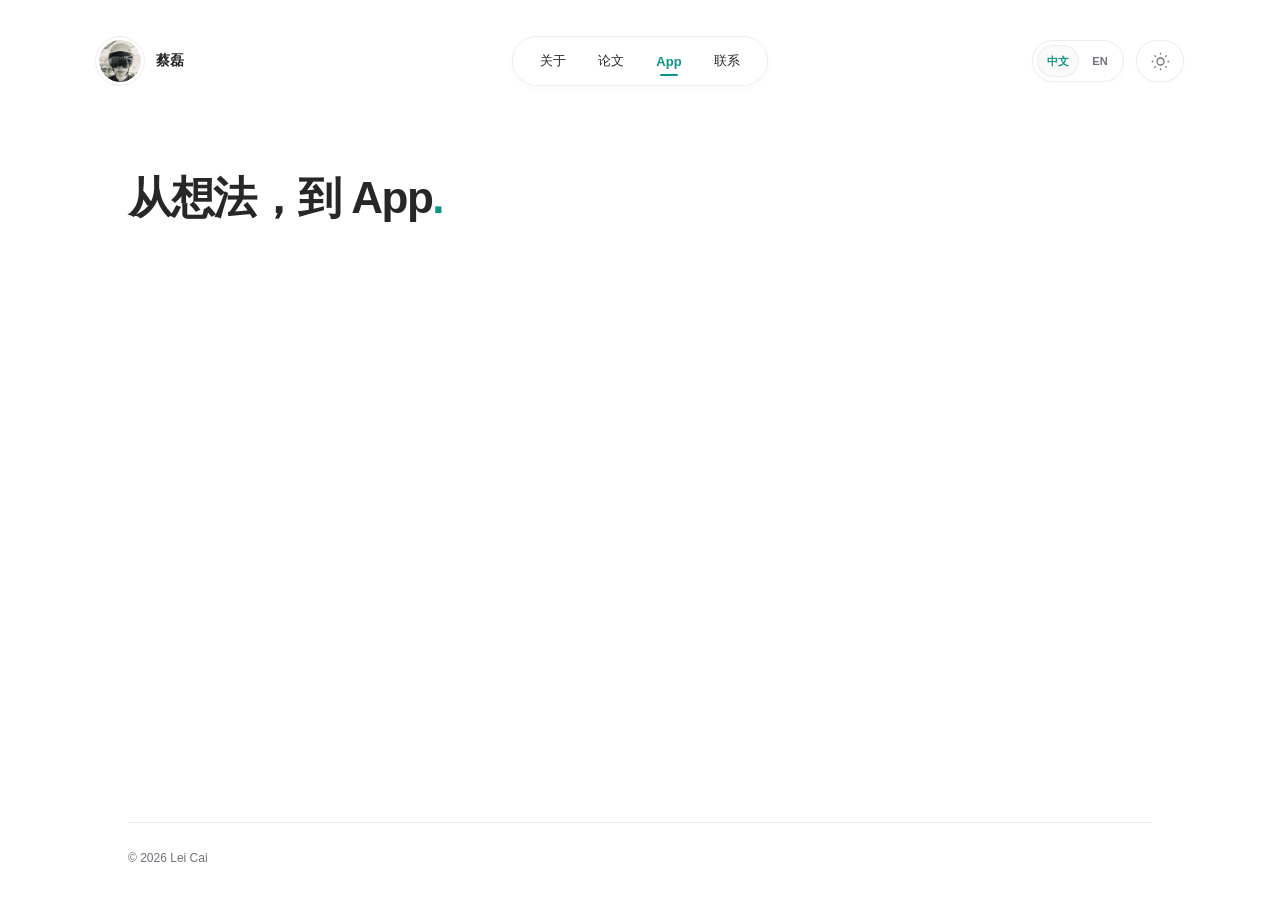
==== commit 3d78afae: "Unify page background and remove outer borders" ====
--- a/apps.html
+++ b/apps.html
@@ -13,9 +13,9 @@
   <meta property="og:type" content="website">
   <link rel="icon" href="data:image/svg+xml,%3Csvg xmlns='http://www.w3.org/2000/svg' viewBox='0 0 64 64'%3E%3Crect width='64' height='64' rx='18' fill='%2318181b'/%3E%3Cpath d='M20 44V20h12c16 0 16 24 0 24z' fill='none' stroke='%235eead4' stroke-width='4'/%3E%3C/svg%3E">
   <script>try { document.documentElement.dataset.theme = localStorage.getItem('portfolio-theme') || (matchMedia('(prefers-color-scheme: dark)').matches ? 'dark' : 'light'); } catch { document.documentElement.dataset.theme = 'light'; }</script>
-  <link rel="stylesheet" href="./styles.549a5e575c.css">
+  <link rel="stylesheet" href="./styles.7aaf3ee974.css">
   <script src="./content.js?v=20260923-pages1" defer></script>
-  <script src="./site.e423a2a261.js" defer></script>
+  <script src="./site.a18916a7ac.js" defer></script>
 </head>
 <body data-page="apps">
   <a class="skip-link" href="#main">跳至主要内容</a>
--- a/styles.7aaf3ee974.css
+++ b/styles.7aaf3ee974.css
@@ -0,0 +1,88 @@
+@charset "UTF-8";
+:root{--outer:#fafafa;--surface:#fff;--text:#27272a;--muted:#71717a;--faint:#a1a1aa;--line:#ededf0;--soft:#fafafa;--accent:#0d9488;--shadow:0 2px 9px #18181b05;scroll-behavior:smooth;scroll-padding-top:32px;color-scheme:light}
+:root[data-theme=dark]{--outer:#09090b;--surface:#18181b;--text:#f4f4f5;--muted:#a1a1aa;--faint:#8e8e98;--line:#2c2c31;--soft:#202024;--accent:#5eead4;--shadow:0 2px 9px #0002;color-scheme:dark}
+*{box-sizing:border-box}body{margin:0;background:var(--surface);color:var(--text);font-family:Inter,-apple-system,BlinkMacSystemFont,"Segoe UI","PingFang SC","Microsoft YaHei",sans-serif;-webkit-font-smoothing:antialiased}a{color:inherit;text-decoration:none}button{font:inherit}button,a{-webkit-tap-highlight-color:transparent}a:focus-visible,button:focus-visible{outline:2px solid var(--accent);outline-offset:5px}::selection{background:#99f6e4;color:#134e4a}.site-shell{max-width:1216px;margin:auto;min-height:100vh;background:transparent;border:0;overflow:hidden}.content-width{max-width:1024px;margin-inline:auto}.header{height:122px;padding:0 64px;display:grid;grid-template-columns:1fr auto 1fr;align-items:center}.monogram{font-size:25px;font-weight:800;letter-spacing:-2px;width:40px}.monogram span{color:var(--accent)}nav{display:flex;align-items:center;border:1px solid var(--line);border-radius:40px;padding:5px 11px;box-shadow:0 2px 8px #18181b07}nav a{font-size:13px;font-weight:550;padding:10px 16px;white-space:nowrap}nav a:hover{color:var(--accent)}.theme-toggle{justify-self:end;display:grid;place-items:center;height:42px;width:48px;border-radius:28px;border:1px solid var(--line);background:var(--surface);color:var(--muted);box-shadow:var(--shadow);cursor:pointer}.theme-toggle svg{width:21px;height:21px}.moon{display:none}[data-theme=dark] .sun{display:none}[data-theme=dark] .moon{display:block}.intro{padding:45px 0 0}.identity{display:flex;align-items:center;gap:17px}.avatar{width:63px;height:63px;border-radius:50%;border:5px solid var(--surface);outline:1px solid var(--line);display:grid;place-items:center;background:#e5eee9;color:#56766b;font-family:Georgia,serif;font-size:22px;font-style:italic}.eyebrow{font-size:10px;letter-spacing:1.8px;font-weight:650;color:var(--muted)}.identity-name{margin-top:7px;font-size:14px;font-weight:650}.identity-name span{margin-left:6px;font-size:12px;color:var(--muted);font-weight:400}h1{font-size:48px;line-height:1.45;letter-spacing:-1.9px;font-weight:750;margin:28px 0 18px}.accent{color:var(--accent)}.intro-text{max-width:630px;color:var(--muted);font-size:15px;line-height:1.95;margin:0}.intro-bottom{display:flex;align-items:center;gap:35px;margin-top:24px}.text-link{font-size:13px;font-weight:650}.text-link span{padding-left:12px;color:var(--accent);font-size:18px}.preview-note{font-size:11px;color:var(--muted);display:flex;align-items:center;gap:7px}.preview-note i{height:5px;width:5px;background:#a1a1aa;border-radius:50%}.visual-strip{display:grid;grid-template-columns:repeat(4,1fr);gap:22px;width:calc(100% + 46px);margin:60px -23px 84px;padding:12px 0}.visual-card{height:268px;border-radius:15px;position:relative;overflow:hidden}.visual-card:nth-child(1){transform:rotate(-4deg)}.visual-card:nth-child(2){transform:rotate(3deg)}.visual-card:nth-child(3){transform:rotate(-3deg)}.visual-card:nth-child(4){transform:rotate(4deg)}.art-label{position:absolute;top:20px;left:22px;font-size:8px;font-weight:700;letter-spacing:1.5px;z-index:2}.paper-art{background:#e5e1d9;color:#777169}.paper-sheet{position:absolute;background:#fdfbf6;left:36px;top:48px;width:230px;height:255px;padding:25px;transform:rotate(-8deg);box-shadow:0 15px 20px #66574320}.paper-sheet small{font-size:6px;letter-spacing:2px;color:#999189}.paper-title{font-family:Georgia,serif;font-size:21px;line-height:1.2;color:#383d39;margin:10px 0 15px}.paper-lines{height:27px;background:repeating-linear-gradient(#c9c5bc 0 1px,transparent 1px 7px);opacity:.6}.paper-sheet svg{width:100%;height:80px;margin-top:9px;fill:none;stroke:#d1d1c7;stroke-width:1}.paper-sheet .curve{stroke:#4c7d69;stroke-width:2}.app-art{background:#c8d9ce;color:#516b5b}.phone{position:absolute;width:158px;height:288px;background:#202d2a;border-radius:27px;border:5px solid #35443e;top:32px;left:calc(50% - 74px);transform:rotate(8deg);box-shadow:18px 20px 24px #26473830;color:#edf6ec}.phone-notch{height:9px;width:42px;border-radius:9px;margin:8px auto;background:#111c17}.phone-content{padding:14px 13px}.phone-content>small{font-size:5px;letter-spacing:1.5px;color:#a0bbaa}.phone-content>strong{display:block;font-size:19px;line-height:1.1;font-weight:550;letter-spacing:-.6px;margin-top:7px}.phone-orbit{width:97px;height:97px;margin:12px auto;border-radius:50%;display:grid;place-items:center;border:1px solid #8ea89944;outline:1px solid #8ea89922;outline-offset:8px}.phone-orbit span{font-size:68px;font-weight:300;color:#c3dca1;line-height:1}.phone-bottom{display:flex;justify-content:space-between;align-items:center;border-top:1px solid #8ea89944;padding-top:11px;font-size:5px;letter-spacing:1px}.phone-bottom b{font-size:16px}.idea-art{background:#273d3c;color:#cee6d9}.orbital{height:180px;position:relative;display:grid;place-items:center;margin-top:4px}.orbital i{position:absolute;width:175px;height:86px;border:1px solid #a5cfc85c;border-radius:50%;transform:rotate(-35deg)}.orbital i:nth-child(2){transform:rotate(25deg)}.orbital i:nth-child(3){transform:rotate(85deg)}.orbital span{width:50px;height:50px;border-radius:50%;background:radial-gradient(circle at 30% 25%,#e9f3d7,#a2b9a3 40%,#345b50 85%);box-shadow:0 0 38px #cce3c722}.idea-caption{position:absolute;bottom:22px;left:26px;font-family:Georgia,serif;font-size:26px;line-height:1.15}.idea-caption span{color:#9abbb2;font-style:italic}.notes-art{background:#eee9e1;color:#665c4e}.notes-type{font-family:Georgia,serif;font-size:44px;letter-spacing:-1.5px;line-height:1.04;position:absolute;left:26px;top:65px;color:#554839}.notes-type em{font-weight:400;color:#9a7958}.notes-bottom{position:absolute;bottom:18px;left:26px;right:26px;font-size:6px;letter-spacing:1.5px;display:flex;justify-content:space-between;align-items:center}.notes-bottom span{font-size:23px}.main-grid{display:grid;grid-template-columns:minmax(0,1fr) 305px;gap:72px}.section-heading{display:flex;align-items:end;justify-content:space-between;gap:16px;margin-bottom:32px}.section-heading h2,.connect-section h2{font-size:26px;font-weight:650;letter-spacing:-.8px;margin:8px 0 0}h2 span{color:var(--accent)}.section-note{font-size:10px;color:var(--muted);white-space:nowrap;padding-bottom:3px}.paper{display:grid;grid-template-columns:44px minmax(0,1fr);gap:16px;border-top:1px solid var(--line);padding:25px 0}.paper-year{font-size:11px;color:var(--muted);border-left:2px solid var(--line);padding-left:9px;height:14px;margin-top:3px}.paper-venue{font-size:10px;color:var(--accent);font-weight:550;letter-spacing:.4px}.paper h3{font-size:16px;line-height:1.6;margin:8px 0 5px;font-weight:650}.paper-authors{font-size:11px;color:var(--muted);margin:0}.paper-description{font-size:12px;line-height:1.9;color:var(--muted);margin:12px 0}.paper-links{display:flex;flex-wrap:wrap;gap:19px;font-size:10px}.paper-links a{color:var(--accent)}.paper-links span span{margin-left:4px}.pending-link{color:var(--muted)}.sidebar{padding-top:2px;display:flex;flex-direction:column;gap:22px}.side-panel{border:1px solid var(--line);border-radius:15px;padding:25px}.panel-title{display:flex;gap:10px;align-items:center}.panel-title h2{font-size:13px;font-weight:600;margin:0}.small-icon{font-size:23px;line-height:1;color:var(--faint)}.side-panel p{font-size:12px;line-height:1.95;color:var(--muted);margin:15px 0 20px}.interests{display:flex;gap:6px;flex-wrap:wrap}.interests span{font-size:9px;border-radius:6px;background:var(--soft);border:1px solid var(--line);padding:6px 8px;color:var(--muted)}.subtle{font-size:10px;color:var(--faint)}.apps-section{padding-top:70px}.apps-grid{display:grid;grid-template-columns:repeat(3,minmax(0,1fr));gap:21px}.app-card{border:1px solid var(--line);border-radius:16px;padding:25px;transition:border-color .2s,transform .2s}.app-card:hover{border-color:var(--faint);transform:translateY(-3px)}.app-top{display:flex;align-items:center;justify-content:space-between}.app-top .eyebrow{font-size:8px;letter-spacing:1.3px}.app-icon{width:46px;height:46px;display:grid;place-items:center;border-radius:13px;font-size:30px;box-shadow:inset 0 0 0 1px #00000008}.mint{background:#dcece3;color:#477861}.lavender{background:#eae6f3;color:#766594}.peach{background:#f3e5d9;color:#a07450}.app-card h3{font-size:15px;font-weight:600;margin:20px 0 11px}.app-card p{font-size:12px;line-height:1.9;color:var(--muted);margin:0 0 23px}.app-bottom{display:flex;justify-content:space-between;gap:8px;border-top:1px solid var(--line);padding-top:16px;font-size:9px;color:var(--muted)}.app-bottom a{color:var(--accent)}.connect-section{display:grid;grid-template-columns:1fr 1fr;gap:72px;margin-top:88px;padding-top:45px;border-top:1px solid var(--line)}.connect-section p{font-size:12px;color:var(--muted);line-height:1.9;margin-top:17px}.social-list{display:grid;grid-template-columns:1fr 1fr;gap:22px 28px}.social{display:flex;align-items:center;gap:12px}.social-icon{height:35px;width:35px;flex-shrink:0;background:var(--soft);border:1px solid var(--line);border-radius:10px;display:grid;place-items:center;font-size:18px;color:var(--muted)}.social strong{display:block;font-size:11px;font-weight:550}.social small{display:block;font-size:9px;color:var(--muted);margin-top:5px}.social-arrow{margin-left:auto;color:var(--faint);font-size:13px}a.social:hover strong{color:var(--accent)}.footer{margin-top:80px;padding:28px 0 35px;border-top:1px solid var(--line);display:flex;align-items:center;gap:25px;color:var(--muted);font-size:10px}.footer a{margin-left:auto}.skip-link{position:fixed;left:20px;top:-80px;background:var(--surface);border:1px solid var(--accent);border-radius:8px;padding:12px;z-index:10}.skip-link:focus{top:15px}
+@media(min-width:1440px){.header{height:130px}.intro{padding-top:54px}h1{font-size:51px}}
+@media(max-width:1120px){.content-width{margin-inline:56px}.header{padding-inline:56px}.main-grid{gap:40px;grid-template-columns:minmax(0,1fr) 280px}.visual-card{height:250px}.connect-section{gap:35px}.social-list{gap:22px 16px}}
+@media(max-width:820px){.content-width{margin-inline:32px}.header{padding-inline:32px;height:100px}.intro{padding-top:30px}h1{font-size:41px}.main-grid{grid-template-columns:1fr;gap:30px}.sidebar{display:grid;grid-template-columns:1fr 1fr}.visual-strip{width:1100px;margin-left:calc(50% - 550px);gap:18px;margin-top:43px;margin-bottom:60px}.visual-card{height:242px}.apps-grid{gap:12px}.app-card{padding:18px}.app-bottom{flex-wrap:wrap}.connect-section{grid-template-columns:1fr;gap:28px}.social-list{max-width:520px}.apps-section{padding-top:54px}}
+@media(max-width:540px){.content-width{margin-inline:24px}.header{padding-inline:24px;height:89px;grid-template-columns:25px 1fr 36px;gap:9px}.monogram{font-size:21px;width:25px}nav{padding:3px 4px;justify-self:center}nav a{padding:10px 11px;font-size:11px}.theme-toggle{width:35px;height:35px}.theme-toggle svg{width:18px;height:18px}.intro{padding-top:28px}.identity{gap:13px}.avatar{height:54px;width:54px;font-size:19px}.identity-name{font-size:13px}.identity-name span{font-size:11px}.eyebrow{font-size:8px;letter-spacing:1.4px}h1{font-size:31px;letter-spacing:-1px;line-height:1.52;margin:25px 0 17px}.intro-text{font-size:13px;line-height:1.95}.intro-bottom{gap:18px;flex-wrap:wrap;margin-top:22px}.text-link{font-size:12px}.preview-note{font-size:9px}.visual-strip{width:880px;margin-left:calc(50% - 440px);gap:16px;margin-top:35px;margin-bottom:47px}.visual-card{height:218px}.paper-sheet{left:16px;top:45px}.art-label{font-size:6px;top:14px;left:16px}.phone{top:28px;transform:rotate(8deg) scale(.85);transform-origin:top center}.orbital{transform:scale(.8);height:155px}.idea-caption{font-size:24px;bottom:20px;left:20px}.notes-type{left:22px;top:45px;font-size:39px}.section-heading{margin-bottom:22px}.section-heading h2,.connect-section h2{font-size:23px}.section-note{font-size:9px}.paper{gap:12px;grid-template-columns:34px minmax(0,1fr);padding:23px 0}.paper h3{font-size:15px}.paper-description{font-size:12px}.paper-year{font-size:9px}.paper-links{font-size:10px;gap:18px}.sidebar{grid-template-columns:1fr}.side-panel{padding:23px}.apps-grid{grid-template-columns:1fr;gap:15px}.app-card{padding:23px}.app-card p{margin-bottom:20px}.app-bottom{font-size:10px}.app-top .eyebrow{font-size:9px}.apps-section{padding-top:45px}.connect-section{margin-top:50px;padding-top:35px}.social-list{gap:25px 18px}.social{gap:9px}.social strong{font-size:10px}.social small{font-size:8px}.social-icon{height:31px;width:31px}.footer{margin-top:48px;padding-top:24px;gap:14px;flex-wrap:wrap;font-size:9px}.footer span:nth-child(2){display:none}}
+@media(prefers-reduced-motion:reduce){:root{scroll-behavior:auto}*{transition:none!important}}
+
+/* Academic profile content */
+.affiliation{display:flex;align-items:center;gap:8px;color:var(--muted);font-size:11px;line-height:1.8}
+.affiliation i{width:5px;height:5px;border-radius:50%;background:var(--accent);flex-shrink:0}
+.section-count{font-size:10px;color:var(--muted);white-space:nowrap;padding-bottom:3px}
+.paper-authors strong{color:var(--text);font-weight:650}
+.paper-role{display:inline-block;font-size:9px;padding:3px 7px;border:1px solid var(--line);border-radius:5px;color:var(--accent);margin-top:9px}
+.paper-contribution{font-size:11px;line-height:1.85;color:var(--muted);padding-left:11px;border-left:2px solid var(--line);margin:12px 0 16px}
+.paper-contribution strong{font-weight:550;color:var(--text)}
+.paper h3{overflow-wrap:anywhere;line-height:1.55}
+.paper-authors{line-height:1.8}
+.paper-links a{font-size:11px}
+
+.app-empty{grid-column:1/-1;border:1px dashed var(--line);border-radius:15px;padding:27px 30px;display:flex;align-items:center;gap:20px}
+.app-empty .app-icon{flex-shrink:0}
+.app-empty h3{font-size:14px;font-weight:550;margin:0 0 7px}
+.app-empty p{font-size:12px;line-height:1.85;color:var(--muted);margin:0}
+
+@media(max-width:540px){.header{gap:7px}nav a{padding-inline:10px}.intro-bottom{gap:15px}.affiliation{font-size:10px}.section-count{font-size:9px}.app-empty{padding:22px;align-items:flex-start;gap:14px}.app-empty .app-icon{height:38px;width:38px;font-size:25px}.app-empty p{font-size:11px}}
+@media(max-width:360px){.header{padding-inline:18px;gap:5px}nav a{padding-inline:8px;font-size:10px}.affiliation{font-size:9px}}
+
+/* Profile photo */
+.avatar{flex-shrink:0;overflow:hidden}.avatar img{display:block;width:100%;height:100%;object-fit:cover;border-radius:50%}
+
+/* Language controls stay in the upper-right corner. */
+.header-actions{justify-self:end;display:flex;align-items:center;gap:12px}
+.language-switch{display:flex;align-items:center;gap:2px;padding:4px;border:1px solid var(--line);border-radius:28px;background:var(--surface);box-shadow:var(--shadow)}
+.language-switch button{border:0;border-radius:22px;background:transparent;color:var(--muted);min-width:38px;height:32px;padding:0 10px;font-size:11px;font-weight:600;cursor:pointer}
+.language-switch button[aria-pressed=true]{background:var(--soft);color:var(--accent);box-shadow:inset 0 0 0 1px var(--line)}
+.language-switch button:hover{color:var(--accent)}
+html[lang=en] h1{line-height:1.25;letter-spacing:-1.7px}
+html[lang=en] .intro-bottom{flex-wrap:wrap;gap:16px 28px}
+@media(max-width:700px){.header{height:auto;min-height:132px;grid-template-columns:1fr auto;gap:18px;padding-top:22px;padding-bottom:15px}.header-actions{grid-column:2;grid-row:1;gap:9px}.header nav{grid-column:1/-1;grid-row:2;justify-self:center}.header .theme-toggle{width:35px;height:35px}.language-switch{padding:3px}.language-switch button{height:28px;min-width:34px;padding-inline:8px}.intro{padding-top:25px}html[lang=en] h1{font-size:clamp(29px,6.5vw,41px)}html[lang=en] .section-heading{align-items:start;flex-wrap:wrap;gap:10px}.header nav a{padding-inline:16px}}
+
+/* Separate pages share navigation, language, and theme controls. */
+.site-shell{display:flex;flex-direction:column}
+#main{flex:1}
+nav a[aria-current=page]{color:var(--accent);position:relative}
+nav a[aria-current=page]::after{content:'';position:absolute;left:35%;right:35%;bottom:3px;height:2px;border-radius:2px;background:var(--accent)}
+.about-research{display:grid;grid-template-columns:1fr 1fr;gap:24px}
+.page-section{padding-top:48px;min-height:450px}
+.page-section .section-heading{margin-bottom:40px}
+.page-section h1{font-size:44px;line-height:1.25;margin:15px 0 0;letter-spacing:-1.5px}
+.page-section h1 span{color:var(--accent)}
+.publications-page .paper{padding-block:30px;grid-template-columns:65px minmax(0,1fr);gap:24px}
+.publications-page .paper h3{font-size:20px;max-width:820px}
+.publications-page .paper-description{font-size:14px}
+.publications-page .paper-contribution{font-size:12px;max-width:800px}
+.publications-page .paper-venue{font-size:12px}
+.connect-section.page-section{margin-top:0;border-top:0;align-content:start;align-items:start;gap:60px}
+.connect-section.page-section .social-list{padding-top:30px;grid-template-columns:1fr}
+.connect-section.page-section .social{border:1px solid var(--line);border-radius:16px;padding:22px}
+.connect-section.page-section .social strong{font-size:14px}
+.connect-section.page-section .social small{font-size:12px}
+@media(max-width:700px){.page-section{padding-top:30px;min-height:400px}.page-section h1{font-size:34px}.page-section .section-heading{gap:16px;align-items:start;flex-wrap:wrap;margin-bottom:30px}.publications-page .paper{grid-template-columns:38px minmax(0,1fr);gap:15px}.publications-page .paper h3{font-size:17px}.publications-page .paper-description{font-size:13px}.about-research{grid-template-columns:1fr}.connect-section.page-section{gap:18px}.connect-section.page-section .social-list{padding-top:8px}}
+.footer{width:min(1024px,calc(100% - 128px));margin-inline:auto}
+@media(max-width:1120px){.footer{width:calc(100% - 112px)}}
+@media(max-width:820px){.footer{width:calc(100% - 64px)}}
+@media(max-width:540px){.footer{width:calc(100% - 48px)}}
+@media(max-width:360px){.header nav a{padding-inline:11px}}
+
+/* Shared avatar-and-name home link, without a subtitle. */
+.profile-home{display:inline-flex;align-items:center;justify-self:start;gap:12px;min-width:0;border-radius:32px}
+.profile-home .avatar{width:48px;height:48px;border-width:3px}
+.profile-home .profile-name{font-size:14px;font-weight:650;line-height:1.4;white-space:nowrap}
+.profile-home:hover .profile-name{color:var(--accent)}
+@media(max-width:700px){.profile-home{gap:10px}.profile-home .avatar{width:42px;height:42px}.profile-home .profile-name{font-size:13px}}
+
+/* Keep essential publication metadata readable; omit secondary captions. */
+.publications-page .paper h3{margin:10px 0 18px}
+.publications-page .paper-year{font-size:12px;line-height:1.5;height:auto}
+.publications-page .paper-venue{font-size:13px;line-height:1.6}
+.publications-page .paper-links a{font-size:14px}
+.page-section h1{margin-top:0}
+.connect-section.page-section .social-list{padding-top:0}
+.footer{font-size:12px}
+body[data-page=about] .visual-strip{margin-bottom:0}
+
+.publications-page .paper-year{align-self:start;border:0;padding-left:0}
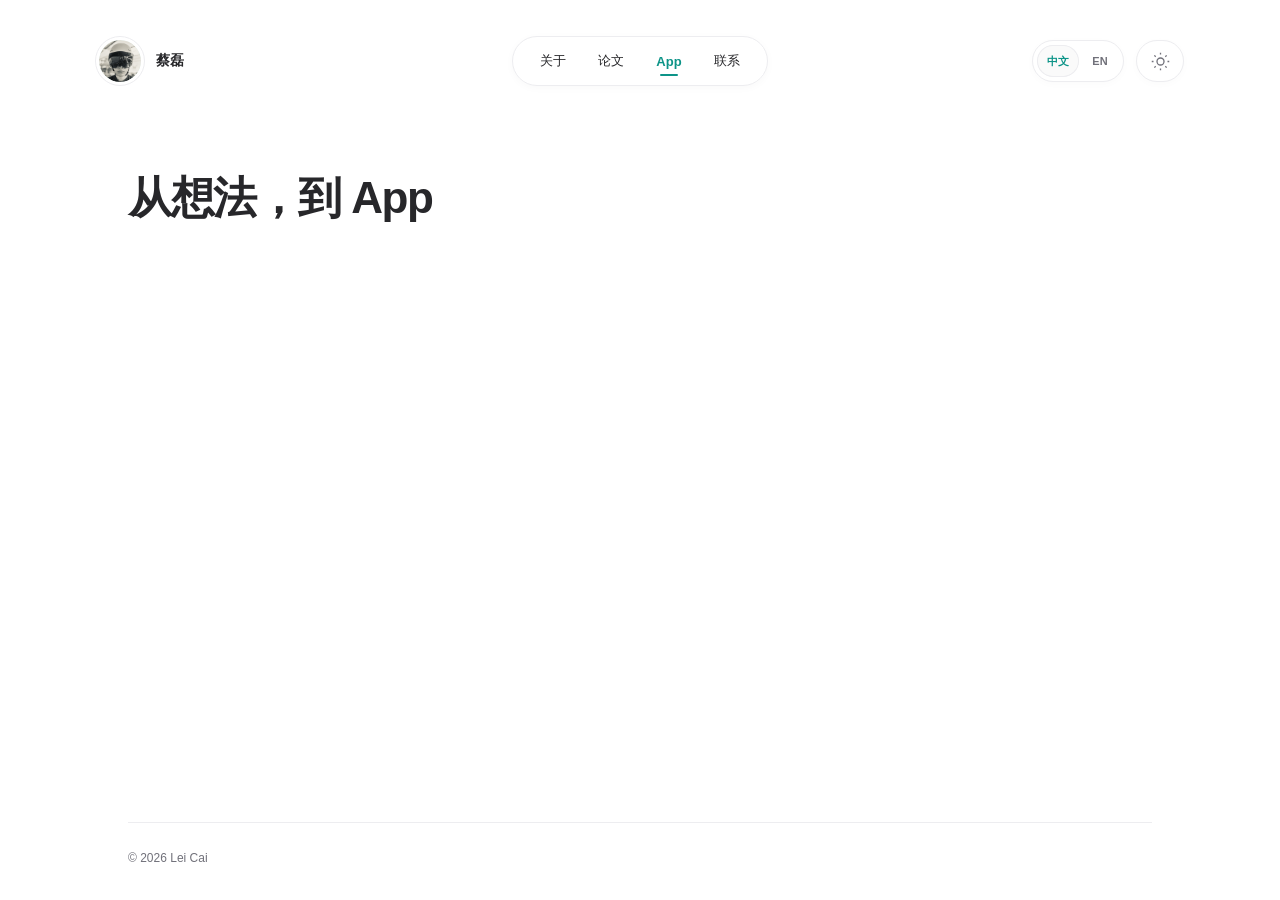
==== commit 92905c60: "Remove decorative periods from page headings" ====
--- a/apps.html
+++ b/apps.html
@@ -15,7 +15,7 @@
   <script>try { document.documentElement.dataset.theme = localStorage.getItem('portfolio-theme') || (matchMedia('(prefers-color-scheme: dark)').matches ? 'dark' : 'light'); } catch { document.documentElement.dataset.theme = 'light'; }</script>
   <link rel="stylesheet" href="./styles.7aaf3ee974.css">
   <script src="./content.js?v=20260923-pages1" defer></script>
-  <script src="./site.a18916a7ac.js" defer></script>
+  <script src="./site.62f42df6ce.js" defer></script>
 </head>
 <body data-page="apps">
   <a class="skip-link" href="#main">跳至主要内容</a>
@@ -37,7 +37,7 @@
       </div>
     </header>
     <main id="main">
-      <section class="apps-section content-width page-section" id="apps" aria-labelledby="apps-heading"><div class="section-heading"><div><h1 id="apps-heading">从想法，到 App<span>.</span></h1></div></div><div class="apps-grid" id="app-list"></div></section>
+      <section class="apps-section content-width page-section" id="apps" aria-labelledby="apps-heading"><div class="section-heading"><div><h1 id="apps-heading">从想法，到 App</h1></div></div><div class="apps-grid" id="app-list"></div></section>
     </main>
     <footer class="footer content-width"><span id="copyright">© 2026 Lei Cai</span></footer>
   </div>
